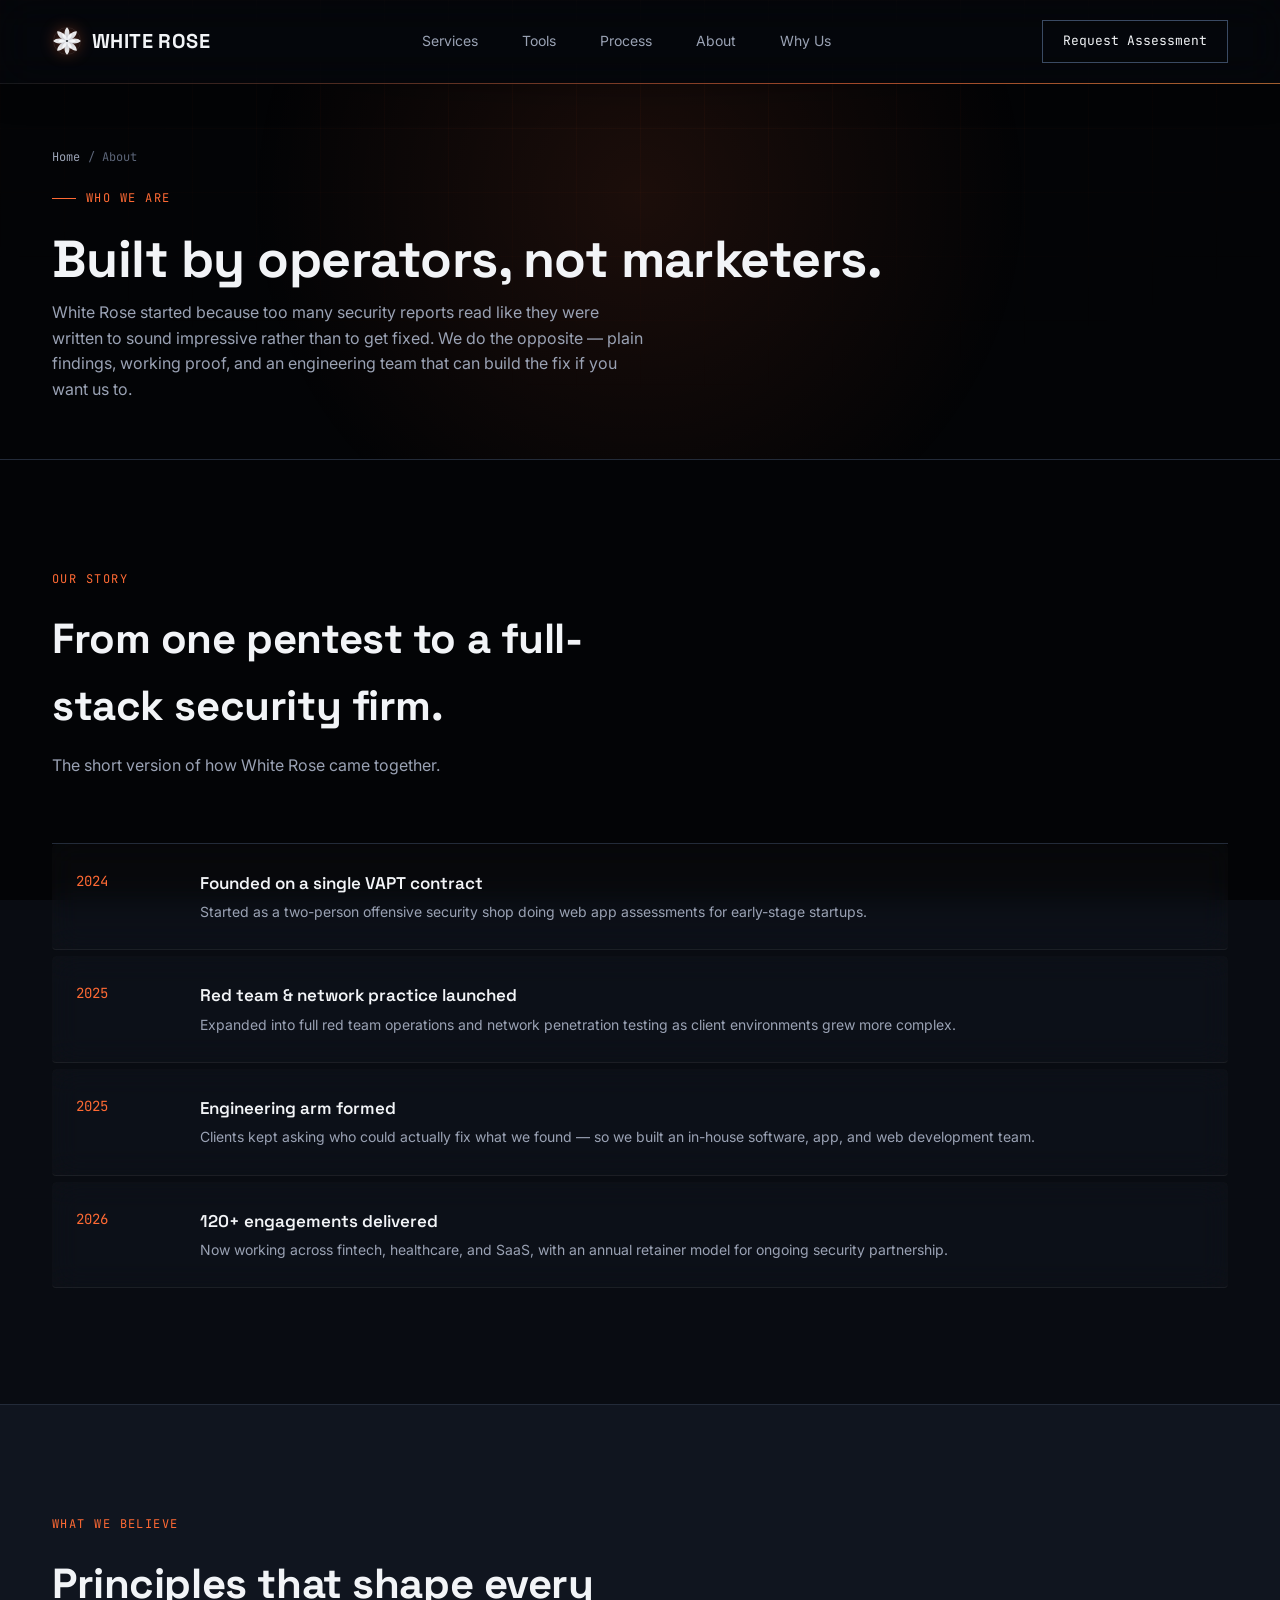
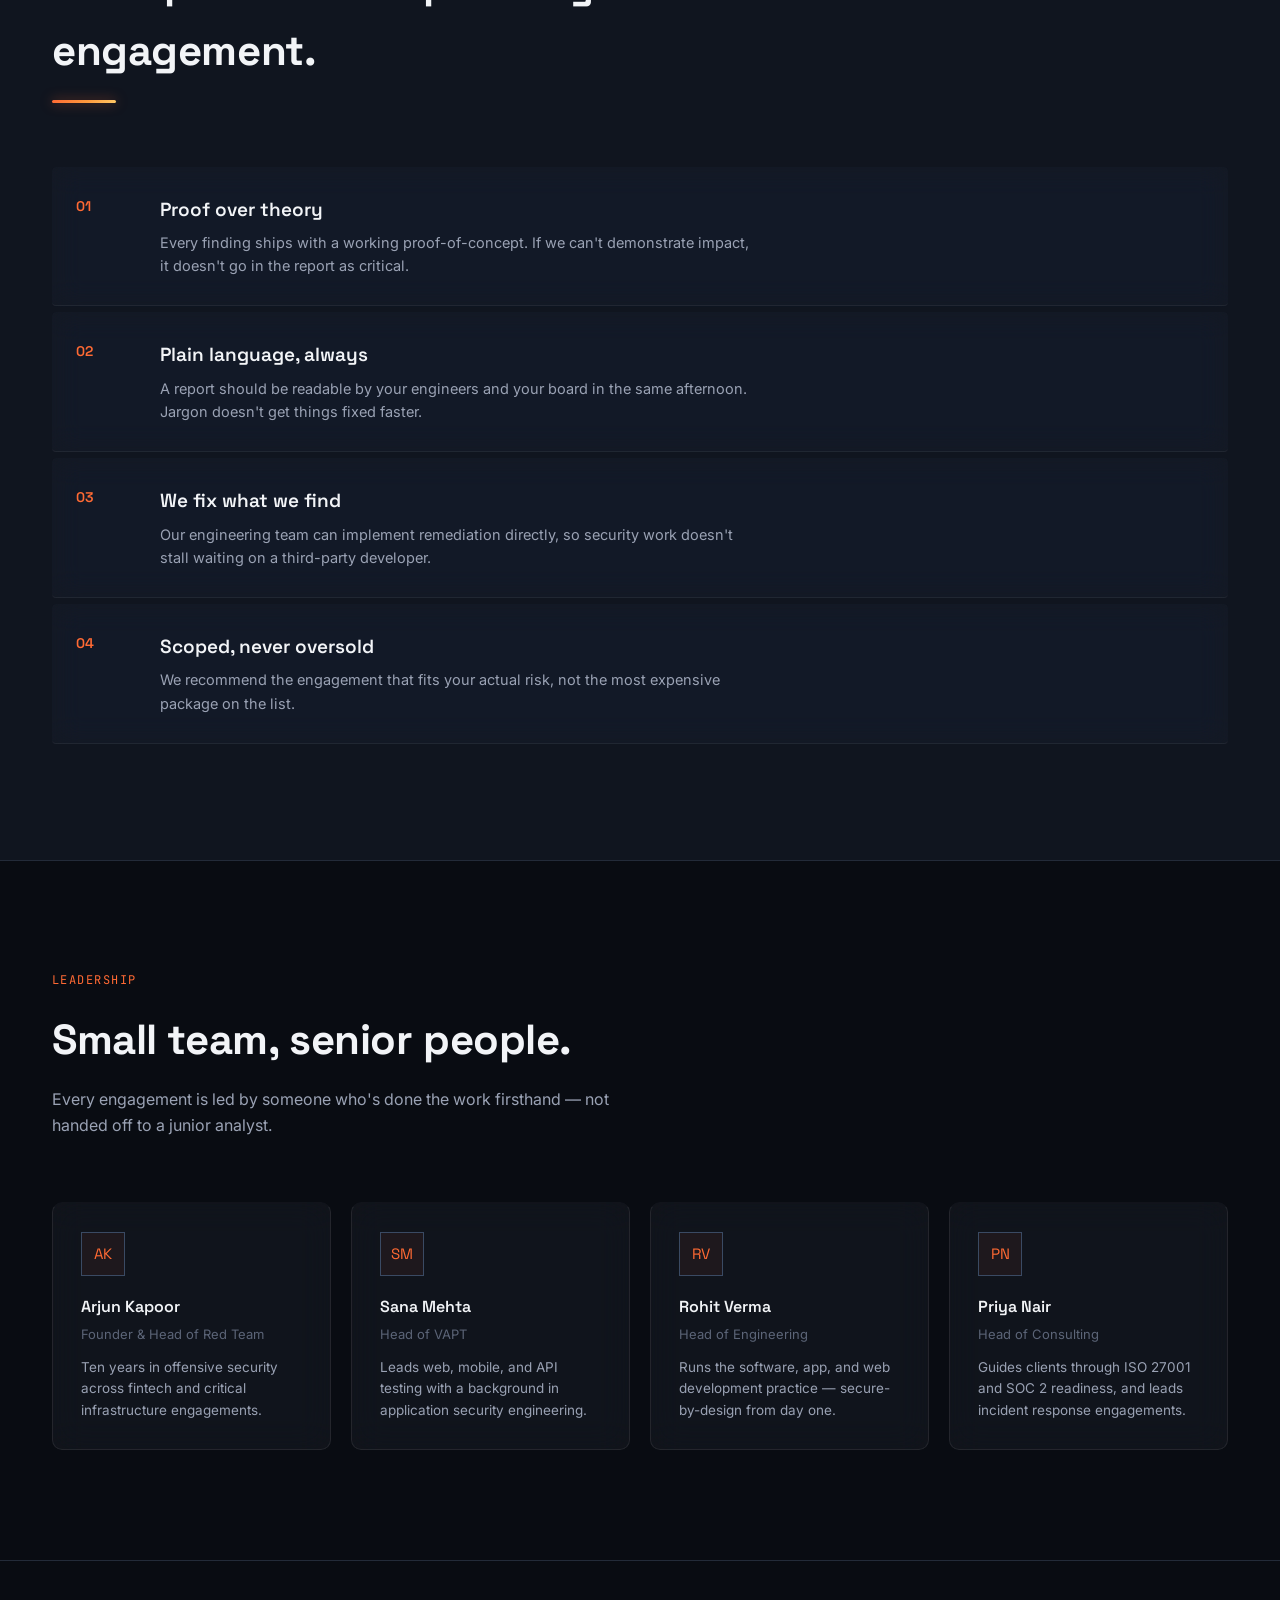
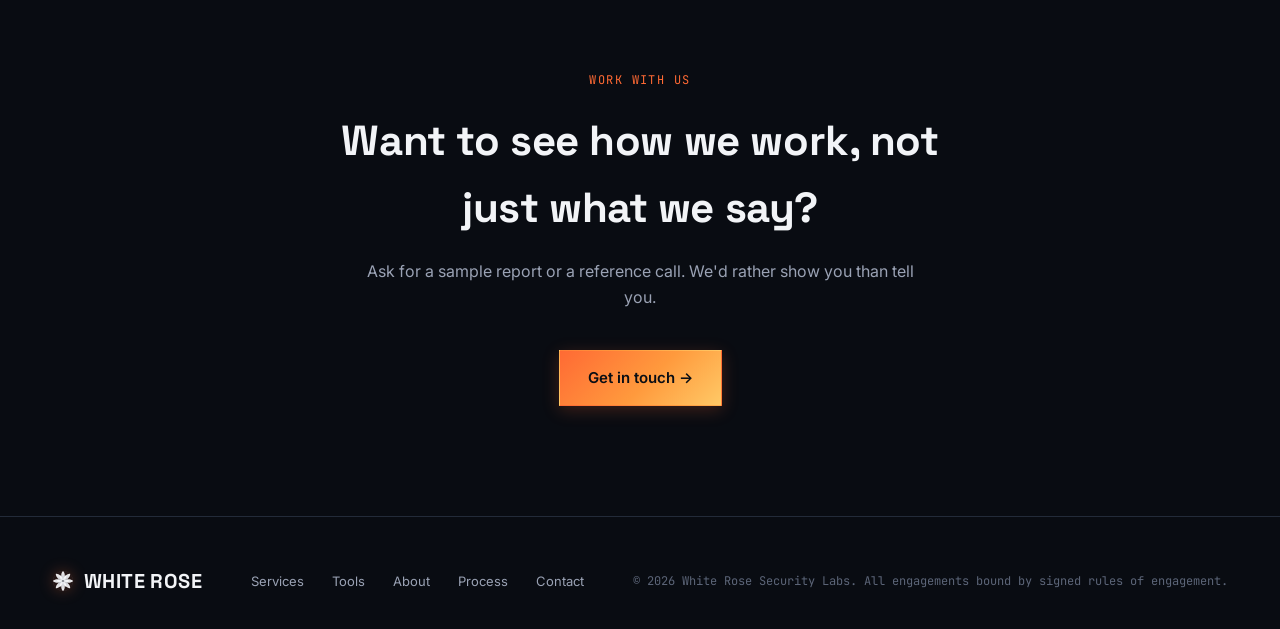
==== about.html @ 43b92396 "Initial deploy: White Rose security site" ====
<!DOCTYPE html>
<html lang="en">
<head>
<meta charset="UTF-8">
<meta name="viewport" content="width=device-width, initial-scale=1.0">
<title>About — WHITE ROSE Security Labs</title>
<link rel="preconnect" href="https://fonts.googleapis.com">
<link rel="preconnect" href="https://fonts.gstatic.com" crossorigin>
<link href="https://fonts.googleapis.com/css2?family=Space+Grotesk:wght@400;500;600;700&family=Inter:wght@400;500;600;700&family=JetBrains+Mono:wght@400;500;600&display=swap" rel="stylesheet">
<link rel="stylesheet" href="style.css">
</head>
<body>

<video class="bg-video" autoplay muted loop playsinline>
  <source src="robot.mp4" type="video/mp4">
</video>
<div class="bg-video-overlay"></div>

<div class="grid-bg"></div>

<header>
  <div class="wrap">
    <nav>
      <a href="index.html" class="logo" title="White Rose Security Labs"><img src="logo.svg" class="logo-mark" alt="White Rose Security Labs" width="30" height="30">WHITE ROSE</a>
      <div class="nav-links nav-mobile-hide">
        <a href="services.html">Services</a>
        <a href="tools.html">Tools</a>
        <a href="index.html#process">Process</a>
        <a href="about.html">About</a>
        <a href="index.html#why">Why Us</a>
      </div>
      <a href="contact.html" class="nav-cta">Request Assessment</a>
    </nav>
  </div>
</header>

<main>
  <section class="page-hero">
    <div class="hero-glow" aria-hidden="true"></div>
    <div class="wrap">
      <div class="breadcrumb" data-depth="10"><a href="index.html">Home</a> / About</div>
      <span class="eyebrow" data-depth="14">Who We Are</span>
      <h1 data-depth="26">Built by operators, not marketers.</h1>
      <p data-depth="18">White Rose started because too many security reports read like they were written to sound impressive rather than to get fixed. We do the opposite — plain findings, working proof, and an engineering team that can build the fix if you want us to.</p>
    </div>
  </section>

  <section>
    <div class="wrap">
      <div class="section-head">
        <span class="section-tag">Our Story</span>
        <h2>From one pentest to a full-stack security firm.</h2>
        <p class="section-desc">The short version of how White Rose came together.</p>
      </div>
      <div class="timeline">
        <div class="t-row">
          <span class="t-year">2024</span>
          <div>
            <h4>Founded on a single VAPT contract</h4>
            <p>Started as a two-person offensive security shop doing web app assessments for early-stage startups.</p>
          </div>
        </div>
        <div class="t-row">
          <span class="t-year">2025</span>
          <div>
            <h4>Red team &amp; network practice launched</h4>
            <p>Expanded into full red team operations and network penetration testing as client environments grew more complex.</p>
          </div>
        </div>
        <div class="t-row">
          <span class="t-year">2025</span>
          <div>
            <h4>Engineering arm formed</h4>
            <p>Clients kept asking who could actually fix what we found — so we built an in-house software, app, and web development team.</p>
          </div>
        </div>
        <div class="t-row">
          <span class="t-year">2026</span>
          <div>
            <h4>120+ engagements delivered</h4>
            <p>Now working across fintech, healthcare, and SaaS, with an annual retainer model for ongoing security partnership.</p>
          </div>
        </div>
      </div>
    </div>
  </section>

  <section class="spotlight">
    <div class="wrap">
      <div class="section-head">
        <span class="section-tag">What We Believe</span>
        <h2>Principles that shape every engagement.</h2>
      </div>
      <div class="value-row">
        <span class="v-num">01</span>
        <div>
          <h4>Proof over theory</h4>
          <p>Every finding ships with a working proof-of-concept. If we can't demonstrate impact, it doesn't go in the report as critical.</p>
        </div>
      </div>
      <div class="value-row">
        <span class="v-num">02</span>
        <div>
          <h4>Plain language, always</h4>
          <p>A report should be readable by your engineers and your board in the same afternoon. Jargon doesn't get things fixed faster.</p>
        </div>
      </div>
      <div class="value-row">
        <span class="v-num">03</span>
        <div>
          <h4>We fix what we find</h4>
          <p>Our engineering team can implement remediation directly, so security work doesn't stall waiting on a third-party developer.</p>
        </div>
      </div>
      <div class="value-row">
        <span class="v-num">04</span>
        <div>
          <h4>Scoped, never oversold</h4>
          <p>We recommend the engagement that fits your actual risk, not the most expensive package on the list.</p>
        </div>
      </div>
    </div>
  </section>

  <section>
    <div class="wrap">
      <div class="section-head">
        <span class="section-tag">Leadership</span>
        <h2>Small team, senior people.</h2>
        <p class="section-desc">Every engagement is led by someone who's done the work firsthand — not handed off to a junior analyst.</p>
      </div>
      <div class="team-grid">
        <div class="team-card">
          <div class="team-avatar">AK</div>
          <h4>Arjun Kapoor</h4>
          <span>Founder &amp; Head of Red Team</span>
          <p>Ten years in offensive security across fintech and critical infrastructure engagements.</p>
        </div>
        <div class="team-card">
          <div class="team-avatar">SM</div>
          <h4>Sana Mehta</h4>
          <span>Head of VAPT</span>
          <p>Leads web, mobile, and API testing with a background in application security engineering.</p>
        </div>
        <div class="team-card">
          <div class="team-avatar">RV</div>
          <h4>Rohit Verma</h4>
          <span>Head of Engineering</span>
          <p>Runs the software, app, and web development practice — secure-by-design from day one.</p>
        </div>
        <div class="team-card">
          <div class="team-avatar">PN</div>
          <h4>Priya Nair</h4>
          <span>Head of Consulting</span>
          <p>Guides clients through ISO 27001 and SOC 2 readiness, and leads incident response engagements.</p>
        </div>
      </div>
    </div>
  </section>

  <section class="cta">
    <div class="wrap">
      <span class="section-tag">Work With Us</span>
      <h2>Want to see how we work, not just what we say?</h2>
      <p class="section-desc">Ask for a sample report or a reference call. We'd rather show you than tell you.</p>
      <a href="contact.html" class="btn-primary">Get in touch →</a>
    </div>
  </section>
</main>

<footer>
  <div class="wrap footer-grid">
    <a href="index.html" class="logo"><img src="logo.svg" class="logo-mark" alt="White Rose Security Labs" width="22" height="22">WHITE ROSE</a>
    <div class="footer-links">
      <a href="services.html">Services</a>
      <a href="tools.html">Tools</a>
      <a href="about.html">About</a>
      <a href="index.html#process">Process</a>
      <a href="contact.html">Contact</a>
    </div>
    <div class="footer-copy">© 2026 White Rose Security Labs. All engagements bound by signed rules of engagement.</div>
  </div>
</footer>

<script src="ui.js" defer></script>

</body>
</html>
---- style.css ----
:root{
    --bg: #090c12;
    --bg-surface: #10151f;
    --bg-surface-2: #171e2b;
    --accent: #ff6a34;
    --accent-2: #ffb547;
    --accent-grad: linear-gradient(135deg, #ff6a34 0%, #ff9a3d 55%, #ffc966 100%);
    --accent-dim: #c94e1f;
    --blue: #4a9eff;
    --text: #f2f4f7;
    --text-muted: #9aa2b4;
    --text-faint: #5c6578;
    --border: #232b39;
    --border-bright: #3a4a63;
    --glass: rgba(16,21,31,0.55);
    --glow: 0 0 32px rgba(255,106,52,0.18);
    --mono: 'JetBrains Mono', monospace;
    --display: 'Space Grotesk', sans-serif;
    --body: 'Inter', sans-serif;
  }

  .reveal{opacity:0; transform:translateY(18px); transition:opacity 0.6s ease, transform 0.6s ease;}
  .reveal-in{opacity:1; transform:translateY(0);}

  *{margin:0;padding:0;box-sizing:border-box;}
  html{scroll-behavior:smooth;}
  body{
    background:var(--bg);
    color:var(--text);
    font-family:var(--body);
    line-height:1.6;
    overflow-x:hidden;
  }
  @media (prefers-reduced-motion: reduce){
    *{animation-duration:0.01ms !important; animation-iteration-count:1 !important; transition-duration:0.01ms !important; scroll-behavior:auto !important;}
  }
  a{color:inherit;text-decoration:none;}
  ::selection{background:var(--accent);color:#0a0e14;}
  :focus-visible{outline:2px solid var(--accent); outline-offset:3px;}

  .wrap{max-width:1240px;margin:0 auto;padding:0 32px;}
  @media (max-width:640px){ .wrap{padding:0 20px;} }

  /* background grid texture */
  /* Full-page background video (robot.mp4) */
  .bg-video{
    position:fixed; top:0; left:0; width:100%; height:100%;
    object-fit:cover; z-index:0; pointer-events:none;
  }
  .bg-video-overlay{
    position:fixed; top:0; left:0; width:100%; height:100%;
    background:rgba(0,0,0,0.65); z-index:0; pointer-events:none;
  }
  .grid-bg{
    position:fixed; inset:0; z-index:0; pointer-events:none;
    background-image:
      linear-gradient(rgba(255,106,52,0.035) 1px, transparent 1px),
      linear-gradient(90deg, rgba(255,106,52,0.035) 1px, transparent 1px);
    background-size:64px 64px;
    mask-image:radial-gradient(ellipse 90% 60% at 50% 0%, black 20%, transparent 75%);
  }

  /* NAV */
  header{
    position:sticky; top:0; z-index:100;
    background:rgba(9,12,18,0.35);
    backdrop-filter:blur(20px) saturate(180%);
    -webkit-backdrop-filter:blur(20px) saturate(180%);
    border-bottom:1px solid rgba(255,255,255,0.07);
    box-shadow:0 8px 32px rgba(0,0,0,0.25);
    transition:background 0.4s ease, box-shadow 0.4s ease;
  }
  header.scrolled{
    background:rgba(9,12,18,0.68);
    box-shadow:0 8px 32px rgba(0,0,0,0.45);
  }
  header::after{
    content:''; position:absolute; left:0; right:0; bottom:-1px; height:1px;
    background:linear-gradient(90deg, transparent, rgba(255,106,52,0.6), rgba(255,181,71,0.6), transparent);
    background-size:200% 100%;
    animation:navShimmer 7s linear infinite;
  }
  @keyframes navShimmer{
    0%{background-position:200% 0;}
    100%{background-position:-200% 0;}
  }
  .nav-links a{position:relative; padding:6px 4px; z-index:1;}
  .nav-links a::before{
    content:''; position:absolute; inset:-8px -12px; z-index:-1;
    background:rgba(255,255,255,0.045); border:1px solid rgba(255,255,255,0.08);
    border-radius:8px; opacity:0; transform:scale(0.92);
    backdrop-filter:blur(8px); transition:all 0.25s ease;
  }
  .nav-links a:hover::before{opacity:1; transform:scale(1);}
  nav{
    display:flex; align-items:center; justify-content:space-between;
    padding:20px 0;
  }
  .logo{
    font-family:var(--display); font-weight:700; font-size:20px;
    letter-spacing:0.02em; display:flex; align-items:center; gap:10px;
  }
  .logo-mark{
    width:30px;height:30px; flex-shrink:0;
    display:block;
    object-fit:contain;
    filter:drop-shadow(0 0 8px rgba(255,106,52,0.45));
    animation:pulseGlow 2.4s ease-in-out infinite;
  }
  @keyframes pulseGlow{
    0%,100%{filter:drop-shadow(0 0 6px rgba(255,106,52,0.35));}
    50%{filter:drop-shadow(0 0 14px rgba(255,181,71,0.6));}
  }
  footer .logo-mark{width:22px; height:22px;}

  .nav-links{display:flex; gap:36px; font-size:14px; color:var(--text-muted);}
  .nav-links a{transition:color 0.2s;}
  .nav-links a:hover{color:var(--text);}
  /* Animated nav link underline (gradient sweep) */
  .nav-links a::after{
    content:''; position:absolute; left:0; bottom:-2px; width:100%; height:2px;
    background:var(--accent-grad);
    transform:scaleX(0); transform-origin:left;
    transition:transform 0.3s cubic-bezier(0.22,1,0.36,1);
  }
  .nav-links a:hover::after{ transform:scaleX(1); }
  .nav-cta:hover{ animation:ctaPulse 0.5s ease; }
  @keyframes ctaPulse{
    0%{transform:scale(1);}
    40%{transform:scale(1.05);}
    100%{transform:scale(1);}
  }
  /* Header entrance animation */
  @keyframes navIn{
    from{opacity:0; transform:translateY(-12px);}
    to{opacity:1; transform:translateY(0);}
  }
  header nav{ animation:navIn 0.7s cubic-bezier(0.22,1,0.36,1) both; }
  .nav-cta{
    font-family:var(--mono); font-size:13px; padding:10px 20px;
    border:1px solid var(--border-bright); color:var(--text);
    transition:all 0.25s ease; white-space:nowrap;
    position:relative; overflow:hidden;
  }
  .nav-cta:hover{
    border-color:transparent; color:#0a0e14; background:var(--accent-grad);
    box-shadow:0 4px 18px rgba(255,106,52,0.35);
  }
  .nav-mobile-hide{display:flex;}
  @media (max-width:860px){ .nav-mobile-hide{display:none;} }

  /* HERO */
  .hero{
    position:relative; z-index:1;
    padding:88px 0 100px;
    perspective:1200px;
  }
  .hero-glow{
    position:absolute; inset:0; pointer-events:none; z-index:0;
    background:radial-gradient(600px circle at 50% 30%, rgba(255,106,52,0.10), transparent 65%);
  }
  .hero [data-depth], .page-hero [data-depth], .spotlight [data-depth]{ will-change:transform; }
  .hero-grid{
    display:grid; grid-template-columns:1.1fr 0.9fr; gap:64px; align-items:center;
  }
  @media (max-width:940px){ .hero-grid{grid-template-columns:1fr; gap:56px;} }

  .eyebrow{
    font-family:var(--mono); font-size:12px; color:var(--accent);
    letter-spacing:0.12em; text-transform:uppercase;
    display:flex; align-items:center; gap:10px; margin-bottom:24px;
  }
  .eyebrow::before{
    content:''; width:24px; height:1px; background:var(--accent);
  }
  h1{
    font-family:var(--display); font-weight:700;
    font-size:clamp(38px, 5.2vw, 64px);
    line-height:1.04; letter-spacing:-0.01em;
    margin-bottom:26px;
  }
  h1 em{
    font-style:normal; color:var(--accent);
    background:var(--accent-grad);
    -webkit-background-clip:text;
    background-clip:text;
    -webkit-text-fill-color:transparent;
  }
  /* Hero headline entrance: staggered rise + light sweep */
  .hero h1{position:relative;}
  .hero h1 > span, .hero h1 em{
    display:inline-block;
    opacity:0; transform:translateY(26px);
    animation:heroRise 0.85s cubic-bezier(0.22,1,0.36,1) forwards;
  }
  .hero h1 > span:nth-child(2){animation-delay:0.12s;}
  .hero h1 em{animation-delay:0.24s;}
  @keyframes heroRise{
    to{opacity:1; transform:translateY(0);}
  }
  .hero h1::after{
    content:''; position:absolute; inset:0; pointer-events:none;
    background:linear-gradient(110deg, transparent 20%, rgba(255,255,255,0.14) 50%, transparent 80%);
    background-size:250% 100%;
    animation:heroShine 4.5s cubic-bezier(0.4,0,0.2,1) 0.8s infinite;
  }
  @keyframes heroShine{
    0%{background-position:180% 0;}
    55%,100%{background-position:-80% 0;}
  }
  .hero-sub{
    font-size:17px; color:var(--text-muted); max-width:520px; margin-bottom:36px;
  }
  .hero-actions{display:flex; gap:14px; flex-wrap:wrap; margin-bottom:48px;}
  .btn-primary{
    font-family:var(--body); font-weight:600; font-size:15px;
    background:var(--accent-grad); color:#0a0e14; padding:15px 28px;
    border:1px solid transparent; transition:all 0.25s ease;
    display:inline-flex; align-items:center; gap:8px;
    box-shadow:0 4px 16px rgba(255,106,52,0.22);
  }
  .btn-primary:hover{
    transform:translateY(-2px);
    box-shadow:0 10px 30px rgba(255,106,52,0.4);
  }
  .btn-secondary{
    font-family:var(--body); font-weight:600; font-size:15px;
    background:rgba(255,255,255,0.04); color:var(--text); padding:15px 28px;
    border:1px solid rgba(255,255,255,0.12); transition:all 0.3s ease;
    backdrop-filter:blur(12px); -webkit-backdrop-filter:blur(12px);
  }
  .btn-secondary:hover{
    border-color:var(--accent); color:var(--accent);
    transform:translateY(-2px);
  }

  .hero-stats{display:flex; gap:40px; flex-wrap:wrap;}
  .hero-stat b{
    display:block; font-family:var(--display); font-size:26px; color:var(--text);
  }
  .hero-stat span{font-size:12px; color:var(--text-faint); letter-spacing:0.03em;}

  /* Terminal panel */
  .scan-panel{
    position:relative;
    background:var(--bg-surface);
    border:1px solid var(--border-bright);
    font-family:var(--mono);
    font-size:13px;
    box-shadow:0 20px 60px -20px rgba(0,0,0,0.5);
  }
  .scan-panel-head{
    display:flex; align-items:center; justify-content:space-between;
    padding:12px 16px; border-bottom:1px solid var(--border);
    background:var(--bg-surface-2);
  }
  .scan-dots{display:flex; gap:6px;}
  .scan-dots span{width:8px;height:8px;border-radius:50%;background:var(--border-bright);}
  .scan-panel-head .label{color:var(--text-faint); font-size:11px; letter-spacing:0.06em;}
  .scan-body{padding:20px; min-height:280px;}
  .scan-line{white-space:pre-wrap; word-break:break-word; opacity:0; animation:fadeIn 0.3s forwards;}
  .scan-line .prompt{color:var(--blue);}
  .scan-line .ok{color:#3ecf8e;}
  .scan-line .warn{color:var(--accent);}
  .scan-line .dim{color:var(--text-faint);}
  @keyframes fadeIn{to{opacity:1;}}
  .cursor{
    display:inline-block; width:7px; height:14px; background:var(--accent);
    vertical-align:middle; animation:blink 1s step-end infinite;
  }
  @keyframes blink{50%{opacity:0;}}
  .scan-panel::before{
    content:''; position:absolute; top:-1px; left:-1px; right:-1px; height:2px;
    background:var(--accent-grad);
  }

  /* TRUST BAR */
  .trust-bar{
    border-top:1px solid var(--border); border-bottom:1px solid var(--border);
    padding:22px 0; position:relative; z-index:1;
  }
  .trust-row{
    display:flex; justify-content:space-between; flex-wrap:wrap; gap:16px;
    font-family:var(--mono); font-size:12px; color:var(--text-faint);
    letter-spacing:0.05em; text-transform:uppercase;
  }

  /* SECTION HEADERS */
  section{position:relative; z-index:1; padding:110px 0;}
  @media (max-width:640px){ section{padding:72px 0;} }
  .section-head{max-width:640px; margin-bottom:64px;}
  .section-tag{
    font-family:var(--mono); font-size:12px; color:var(--accent);
    letter-spacing:0.12em; text-transform:uppercase; margin-bottom:16px;
    display:block;
  }
  h2{
    font-family:var(--display); font-weight:700;
    font-size:clamp(28px, 3.4vw, 42px); letter-spacing:-0.01em; margin-bottom:14px;
  }
  .section-desc{color:var(--text-muted); font-size:16px; max-width:560px;}

  /* SERVICES */
  .services-grid{
    display:grid; grid-template-columns:repeat(3, 1fr); gap:20px;
  }
  @media (max-width:900px){ .services-grid{grid-template-columns:repeat(2,1fr);} }
  @media (max-width:600px){ .services-grid{grid-template-columns:1fr;} }
  .service-card{
    background:rgba(255,255,255,0.035);
    backdrop-filter:blur(16px) saturate(140%);
    -webkit-backdrop-filter:blur(16px) saturate(140%);
    border:1px solid rgba(255,255,255,0.08);
    border-left:2px solid transparent;
    border-radius:10px;
    padding:32px 28px;
    transform-style:preserve-3d;
    transition:background 0.35s ease, box-shadow 0.35s cubic-bezier(0.22,1,0.36,1), transform 0.35s cubic-bezier(0.22,1,0.36,1), border-color 0.3s;
    position:relative;
  }
  .service-card > *{ transform:translateZ(18px); }
  .service-card:hover{
    background:rgba(255,255,255,0.065);
    border-left:2px solid var(--accent);
    border-color:rgba(255,255,255,0.14);
    box-shadow:inset 0 1px 0 rgba(255,255,255,0.06), 0 20px 44px -18px rgba(0,0,0,0.7), var(--glow);
    transform:translateY(-5px);
  }
  .service-index{
    font-family:var(--mono); font-size:11px; color:var(--text-faint);
    margin-bottom:22px; display:block;
  }
  .service-card h3{
    font-family:var(--display); font-size:19px; font-weight:600; margin-bottom:10px;
  }
  .service-card p{color:var(--text-muted); font-size:14px; line-height:1.65;}
  .service-card .tag{
    display:inline-block; margin-top:16px; font-family:var(--mono); font-size:11px;
    color:var(--blue); letter-spacing:0.04em;
  }
  .service-card.offense .service-index{color:var(--accent);}
  .service-card.build .tag{color:#3ecf8e;}

  /* ---- Animated visuals inside BUILD service cards ---- */
  .svc-visual{
    height:96px; margin-bottom:20px; border-radius:8px;
    display:flex; align-items:center; justify-content:center;
    overflow:hidden; position:relative;
  }
  .service-card.build .svc-visual{
    background:rgba(62,207,142,0.05);
    border:1px solid rgba(62,207,142,0.18);
  }

  /* 05 — typing code window */
  .code-visual{display:block; padding:0;}
  .cv-head{
    display:flex; align-items:center; gap:5px;
    padding:7px 12px; background:rgba(62,207,142,0.08);
    border-bottom:1px solid rgba(62,207,142,0.15);
  }
  .cv-head span{width:7px; height:7px; border-radius:50%; background:var(--border-bright);}
  .cv-head span:nth-child(1){background:#ff5f57;}
  .cv-head span:nth-child(2){background:#febc2e;}
  .cv-head span:nth-child(3){background:#28c840;}
  .cv-head em{
    font-family:var(--mono); font-style:normal; font-size:10px;
    color:var(--text-faint); margin-left:auto; letter-spacing:0.04em;
  }
  .cv-body{padding:10px 12px 12px; font-family:var(--mono); font-size:11px; line-height:1.7;}
  .cv-line{opacity:0; animation:cvTyping 0.9s cubic-bezier(0.22,1,0.36,1) forwards;}
  .cv-line:nth-child(1){animation-delay:0.2s;}
  .cv-line:nth-child(2){animation-delay:0.8s;}
  .cv-line:nth-child(3){animation-delay:1.4s;}
  .cv-line:nth-child(4){animation-delay:2.0s;}
  @keyframes cvTyping{
    0%{opacity:0; transform:translateX(-8px);}
    100%{opacity:1; transform:translateX(0);}
  }
  .cv-line .c-key{color:#ff7b72; font-weight:500;}
  .cv-line .c-fn{color:#d2a8ff; font-weight:500;}
  .cv-line .c-str{color:#a5d6ff; font-weight:500;}
  .cv-cursor{
    display:inline-block; width:6px; height:12px; margin-left:2px;
    background:#3ecf8e; vertical-align:text-bottom;
    animation:cvBlink 1s step-end infinite;
  }
  @keyframes cvBlink{50%{opacity:0;}}

  /* 06 — browser mockup with loading bar */
  .wv-screen{
    width:150px; border:1px solid rgba(62,207,142,0.25);
    border-radius:6px; overflow:hidden; background:rgba(9,12,18,0.4);
  }
  .wv-bar{
    display:flex; align-items:center; gap:4px; padding:5px 8px;
    background:rgba(62,207,142,0.08); border-bottom:1px solid rgba(62,207,142,0.15);
  }
  .wv-bar span{width:6px; height:6px; border-radius:50%; background:var(--border-bright);}
  .wv-bar em{
    font-family:var(--mono); font-style:normal; font-size:9px;
    color:var(--text-faint); margin-left:auto; letter-spacing:0.03em;
  }
  .wv-body{padding:10px 8px 12px; display:flex; flex-direction:column; gap:10px;}
  .wv-load{
    height:4px; border-radius:4px; background:rgba(62,207,142,0.15); overflow:hidden;
  }
  .wv-load i{
    display:block; height:100%; width:40%; border-radius:4px;
    background:linear-gradient(90deg, #3ecf8e, #a5f3c9);
    animation:wvLoad 1.6s cubic-bezier(0.4,0,0.2,1) infinite;
  }
  @keyframes wvLoad{
    0%{transform:translateX(-110%);}
    100%{transform:translateX(280%);}
  }
  .wv-cards{display:flex; gap:6px;}
  .wv-cards i{
    flex:1; height:26px; border-radius:3px;
    background:rgba(62,207,142,0.12);
    border:1px solid rgba(62,207,142,0.12);
    animation:wvCards 2.4s ease-in-out infinite;
  }
  .wv-cards i:nth-child(2){animation-delay:0.3s;}
  .wv-cards i:nth-child(3){animation-delay:0.6s;}
  @keyframes wvCards{
    0%,100%{transform:translateY(0); opacity:0.7;}
    50%{transform:translateY(-3px); opacity:1;}
  }

  /* 07 — spinning mini 3D cube */
  .cube-visual{perspective:600px;}
  .mini-cube{
    width:52px; height:52px; position:relative;
    transform-style:preserve-3d;
    animation:miniSpin 8s linear infinite;
  }
  @keyframes miniSpin{
    from{transform:rotateX(-20deg) rotateY(0deg);}
    to{transform:rotateX(-20deg) rotateY(360deg);}
  }
  .mini-face{
    position:absolute; width:52px; height:52px;
    display:flex; align-items:center; justify-content:center;
    font-family:var(--mono); font-size:10px; letter-spacing:0.06em;
    color:#a5f3c9;
    border:1px solid rgba(62,207,142,0.5);
    background:linear-gradient(160deg, rgba(62,207,142,0.12), rgba(74,158,255,0.06));
    box-shadow:0 0 12px rgba(62,207,142,0.15);
  }
  .mf-front{transform:translateZ(26px);}
  .mf-back{transform:rotateY(180deg) translateZ(26px);}
  .mf-right{transform:rotateY(90deg) translateZ(26px);}
  .mf-left{transform:rotateY(-90deg) translateZ(26px);}
  .mf-top{transform:rotateX(90deg) translateZ(26px);}
  .mf-bottom{transform:rotateX(-90deg) translateZ(26px);}

  /* PROCESS */
  .process-list{border-top:1px solid var(--border);}
  .process-item{
    display:grid; grid-template-columns:80px 1fr 1.4fr; gap:32px;
    padding:32px 24px; margin-bottom:8px; border-radius:4px;
    border-bottom:1px solid rgba(255,255,255,0.06);
    background:rgba(255,255,255,0.02);
    backdrop-filter:blur(14px) saturate(140%);
    -webkit-backdrop-filter:blur(14px) saturate(140%);
    align-items:start; transition:background 0.3s, transform 0.3s;
  }
  .process-item:hover{background:rgba(255,255,255,0.055); transform:translateX(4px);}
  @media (max-width:760px){ .process-item{grid-template-columns:50px 1fr; } .process-item .process-desc{grid-column:2;} }
  .process-num{
    font-family:var(--display); font-size:15px; color:var(--accent); font-weight:600;
  }
  .process-item h4{font-family:var(--display); font-size:20px; font-weight:600;}
  .process-desc{color:var(--text-muted); font-size:15px;}

  /* BUILD / SOFTWARE SPOTLIGHT */
  .spotlight{
    background:var(--bg-surface); border-top:1px solid var(--border); border-bottom:1px solid var(--border);
    position:relative;
  }
  .spotlight .hero-glow{opacity:0.9;}
  .spotlight-grid{display:grid; grid-template-columns:1fr 1fr; gap:64px; align-items:center; position:relative; z-index:1;}
  @media (max-width:900px){ .spotlight-grid{grid-template-columns:1fr;} }
  /* 3D perspective so the tilting heading actually turns toward the cursor */
  .spotlight-grid > div:first-child{perspective:900px;}

  /* Animated underline bar under the spotlight heading (grows in on scroll) */
  .spotlight h2{position:relative; padding-bottom:18px;}
  .spotlight h2::after{
    content:''; position:absolute; left:0; bottom:0; width:64px; height:3px;
    background:var(--accent-grad); border-radius:2px;
    transform:scaleX(0); transform-origin:left;
    transition:transform 0.9s cubic-bezier(0.22,1,0.36,1) 0.25s;
    box-shadow:0 0 12px rgba(255,106,52,0.5);
  }
  .spotlight h2.reveal-in::after{transform:scaleX(1);}

  .spotlight-list{list-style:none; margin-top:28px;}
  .spotlight-list li{
    display:flex; align-items:flex-start; gap:14px; padding:16px 12px; margin:0 -12px;
    border-top:1px solid var(--border); border-radius:6px;
    font-size:15px; color:var(--text-muted); position:relative;
    transition:background 0.3s ease, transform 0.35s cubic-bezier(0.22,1,0.36,1), padding 0.3s ease;
  }
  .spotlight-list li:last-child{border-bottom:1px solid var(--border);}
  .spotlight-list li b{color:var(--text); font-weight:600; min-width:168px; flex-shrink:0;}
  .spotlight-list li b{font-family:var(--display); font-size:15px;}

  /* Numbered badges (01-04) from data-n */
  .spotlight-list li::before{
    content:attr(data-n);
    font-family:var(--mono); font-size:11px; letter-spacing:0.06em;
    color:var(--accent); flex-shrink:0;
    border:1px solid rgba(255,106,52,0.4); border-radius:4px;
    padding:3px 7px; margin-top:2px; line-height:1;
    transition:all 0.3s ease;
  }
  .spotlight-list li:hover{background:rgba(255,106,52,0.05); transform:translateX(8px);}
  .spotlight-list li:hover::before{
    background:var(--accent-grad); color:#0a0e14; border-color:transparent;
    box-shadow:0 0 14px rgba(255,106,52,0.45);
  }
  .spotlight-list li span{line-height:1.55;}

  /* Staggered entrance: each row slides in from the left with its own delay */
  .spotlight-list li.reveal{opacity:0; transform:translateX(-20px);}
  .spotlight-list li.reveal-in{opacity:1; transform:translateX(0); transition-delay:0s;}
  .spotlight-list li:nth-child(1){transition-delay:0.05s;}
  .spotlight-list li:nth-child(2){transition-delay:0.15s;}
  .spotlight-list li:nth-child(3){transition-delay:0.25s;}
  .spotlight-list li:nth-child(4){transition-delay:0.35s;}

  .cube-wrap{
    display:flex; align-items:center; justify-content:center; perspective:900px; height:340px;
    position:relative;
  }
  .cube-wrap::before{
    content:''; position:absolute; top:50%; left:50%; width:280px; height:280px;
    border-radius:50%; pointer-events:none;
    background:radial-gradient(circle, rgba(255,106,52,0.16), rgba(74,158,255,0.05) 55%, transparent 70%);
    animation:cubeGlow 4s ease-in-out infinite;
  }
  @keyframes cubeGlow{
    0%,100%{ transform:translate(-50%,-50%) scale(1); opacity:0.65;}
    50%{ transform:translate(-50%,-50%) scale(1.18); opacity:1;}
  }
  /* Floating wrapper (mouse-tilted by ui.js) — gentle bob keeps it alive */
  .cube-tilt{
    width:150px; height:150px; position:relative;
    transform-style:preserve-3d;
    animation:cubeFloat 5s ease-in-out infinite;
  }
  @keyframes cubeFloat{
    0%,100%{transform:translateY(-10px);}
    50%{transform:translateY(10px);}
  }
  /* Tumbling spin: wobbles on X while turning on Y — much livelier */
  .cube{
    width:150px; height:150px; position:relative; transform-style:preserve-3d;
    animation:spin 14s linear infinite;
  }
  @keyframes spin{
    0%{transform:rotateX(-18deg) rotateY(0deg);}
    50%{transform:rotateX(18deg) rotateY(180deg);}
    100%{transform:rotateX(-18deg) rotateY(360deg);}
  }
  .cube-face{
    position:absolute; width:150px; height:150px;
    border:1px solid var(--border-bright);
    background:linear-gradient(160deg, rgba(255,106,52,0.08), rgba(74,158,255,0.05));
    display:flex; align-items:center; justify-content:center;
    font-family:var(--mono); font-size:11px; color:var(--text-faint); letter-spacing:0.08em;
    animation:facePulse 3.6s ease-in-out infinite;
  }
  @keyframes facePulse{
    0%,100%{box-shadow:0 0 14px rgba(255,106,52,0.12); border-color:var(--border-bright);}
    50%{box-shadow:0 0 34px rgba(255,106,52,0.42); border-color:rgba(255,106,52,0.55);}
  }
  .cf-front{transform:translateZ(75px);}
  .cf-back{transform:rotateY(180deg) translateZ(75px);}
  .cf-right{transform:rotateY(90deg) translateZ(75px);}
  .cf-left{transform:rotateY(-90deg) translateZ(75px);}
  .cf-top{transform:rotateX(90deg) translateZ(75px);}
  .cf-bottom{transform:rotateX(-90deg) translateZ(75px);}

  /* WHY US */
  .why-grid{display:grid; grid-template-columns:repeat(4,1fr); gap:20px;}
  @media (max-width:900px){ .why-grid{grid-template-columns:repeat(2,1fr);} }
  @media (max-width:520px){ .why-grid{grid-template-columns:1fr;} }
  .why-card{
    background:rgba(255,255,255,0.035);
    backdrop-filter:blur(16px) saturate(140%);
    -webkit-backdrop-filter:blur(16px) saturate(140%);
    border:1px solid rgba(255,255,255,0.08);
    border-top:2px solid transparent;
    border-radius:10px;
    padding:28px; 
    transition:background 0.35s ease, box-shadow 0.35s cubic-bezier(0.22,1,0.36,1), transform 0.35s cubic-bezier(0.22,1,0.36,1), border-color 0.3s;
  }
  .why-card:hover{
    background:rgba(255,255,255,0.065);
    border-top:2px solid var(--accent);
    border-color:rgba(255,255,255,0.14);
    box-shadow:0 20px 44px -18px rgba(0,0,0,0.7), var(--glow);
    transform:translateY(-5px);
  }
  .why-card b{
    display:block; font-family:var(--display); font-size:32px;
    background:var(--accent-grad); -webkit-background-clip:text; background-clip:text; -webkit-text-fill-color:transparent;
    margin-bottom:8px;
  }
  .why-card span{font-size:13px; color:var(--text-muted); line-height:1.5; display:block;}

  /* CTA */
  .cta{
    text-align:center; border-top:1px solid var(--border);
  }
  .cta h2{max-width:680px; margin:0 auto 18px;}
  .cta .section-desc{margin:0 auto 40px;}
  .cta-form{
    max-width:520px; margin:0 auto; display:flex; gap:10px; flex-wrap:wrap; justify-content:center;
  }
  .cta-form input{
    flex:1; min-width:220px; background:rgba(255,255,255,0.03); border:1px solid rgba(255,255,255,0.1);
    color:var(--text); padding:14px 16px; font-family:var(--body); font-size:14px;
    backdrop-filter:blur(12px); -webkit-backdrop-filter:blur(12px);
    transition:all 0.3s ease;
  }
  .cta-form input:focus{
    border-color:var(--accent); outline:none; background:rgba(255,255,255,0.06);
    box-shadow:0 0 0 4px rgba(255,106,52,0.15), 0 0 26px rgba(255,106,52,0.18);
  }
  .cta-note{font-family:var(--mono); font-size:12px; color:var(--text-faint); margin-top:18px;}

  /* FOOTER */
  footer{border-top:1px solid var(--border); padding:48px 0 32px; position:relative; z-index:1;}
  .footer-grid{display:flex; justify-content:space-between; align-items:center; flex-wrap:wrap; gap:20px;}
  .footer-links{display:flex; gap:28px; font-size:13px; color:var(--text-muted);}
  .footer-links a:hover{color:var(--text);}
  .footer-copy{font-family:var(--mono); font-size:12px; color:var(--text-faint);}

/* ===== Shared subpage components ===== */
.page-hero{
  padding:64px 0 56px; border-bottom:1px solid var(--border); position:relative; z-index:1;
  perspective:1200px;
}
.breadcrumb{
  font-family:var(--mono); font-size:12px; color:var(--text-faint);
  display:flex; align-items:center; gap:8px; margin-bottom:22px;
}
.breadcrumb a{color:var(--text-muted); transition:color 0.2s;}
.breadcrumb a:hover{color:var(--accent);}
.page-hero h1{font-size:clamp(32px,4.4vw,52px); margin-bottom:14px;}
.page-hero p{color:var(--text-muted); font-size:16px; max-width:600px;}

/* Service detail rows */
.detail-list{border-top:1px solid var(--border);}
.detail-row{
  padding:56px 32px; margin-bottom:8px; border-radius:4px;
  border-bottom:1px solid rgba(255,255,255,0.06);
  background:rgba(255,255,255,0.02);
  backdrop-filter:blur(14px) saturate(140%);
  -webkit-backdrop-filter:blur(14px) saturate(140%);
  display:grid; grid-template-columns:280px 1fr; gap:48px;
  transition:background 0.3s;
}
.detail-row:hover{background:rgba(255,255,255,0.05);}
@media (max-width:820px){ .detail-row{grid-template-columns:1fr; gap:20px;} }
.detail-row .d-head{}
.detail-row .service-index{margin-bottom:14px;}
.detail-row h3{font-family:var(--display); font-size:26px; font-weight:600; margin-bottom:10px;}
.detail-row .d-cat{font-family:var(--mono); font-size:12px; color:var(--blue); letter-spacing:0.06em; text-transform:uppercase;}
.detail-row p.d-desc{color:var(--text-muted); font-size:15.5px; max-width:640px; margin-bottom:24px;}
.d-cols{display:grid; grid-template-columns:1fr 1fr; gap:32px;}
@media (max-width:560px){ .d-cols{grid-template-columns:1fr;} }
.d-cols h5{
  font-family:var(--mono); font-size:11px; color:var(--text-faint);
  letter-spacing:0.08em; text-transform:uppercase; margin-bottom:12px;
}
.d-cols ul{list-style:none;}
.d-cols li{
  font-size:14px; color:var(--text-muted); padding:8px 0 8px 18px; position:relative;
}
.d-cols li::before{
  content:''; position:absolute; left:0; top:15px; width:6px; height:1px; background:var(--accent);
}

/* Team / values grid */
.team-grid{display:grid; grid-template-columns:repeat(4,1fr); gap:20px;}
@media (max-width:900px){ .team-grid{grid-template-columns:repeat(2,1fr);} }
@media (max-width:520px){ .team-grid{grid-template-columns:1fr;} }
.team-card{
  background:rgba(255,255,255,0.035);
  backdrop-filter:blur(16px) saturate(140%);
  -webkit-backdrop-filter:blur(16px) saturate(140%);
  border:1px solid rgba(255,255,255,0.08);
  border-top:2px solid transparent;
  border-radius:10px;
  padding:28px;
  transition:background 0.35s ease, box-shadow 0.35s cubic-bezier(0.22,1,0.36,1), transform 0.35s cubic-bezier(0.22,1,0.36,1), border-color 0.3s;
}
.team-card:hover{
  background:rgba(255,255,255,0.065);
  border-top:2px solid var(--accent);
  border-color:rgba(255,255,255,0.14);
  box-shadow:0 20px 44px -18px rgba(0,0,0,0.7), var(--glow);
  transform:translateY(-5px);
}
.team-avatar{
  width:44px; height:44px; border:1px solid var(--border-bright);
  display:flex; align-items:center; justify-content:center;
  font-family:var(--display); font-size:15px; color:var(--accent); margin-bottom:18px;
  background:rgba(255,106,52,0.06);
}
.team-card h4{font-family:var(--display); font-size:16px; font-weight:600; margin-bottom:4px;}
.team-card span{font-size:13px; color:var(--text-faint); display:block; margin-bottom:12px;}
.team-card p{font-size:13.5px; color:var(--text-muted); line-height:1.6;}

.value-row{
  display:grid; grid-template-columns:60px 1fr; gap:24px; padding:28px 24px; margin-bottom:6px;
  background:rgba(255,255,255,0.02);
  backdrop-filter:blur(14px) saturate(140%);
  -webkit-backdrop-filter:blur(14px) saturate(140%);
  border-bottom:1px solid rgba(255,255,255,0.06); border-radius:4px;
  transition:background 0.3s;
}
.value-row:hover{background:rgba(255,255,255,0.05);}
.value-row:first-child{border-top:1px solid rgba(255,255,255,0.06);}
.value-row .v-num{font-family:var(--display); color:var(--accent); font-size:14px; font-weight:600;}
.value-row h4{font-family:var(--display); font-size:19px; font-weight:600; margin-bottom:6px;}
.value-row p{font-size:14.5px; color:var(--text-muted); max-width:600px;}

/* Timeline (about) */
.timeline{border-top:1px solid var(--border);}
.t-row{
  display:grid; grid-template-columns:100px 1fr; gap:24px; padding:26px 24px; margin-bottom:6px;
  background:rgba(255,255,255,0.02);
  backdrop-filter:blur(14px) saturate(140%);
  -webkit-backdrop-filter:blur(14px) saturate(140%);
  border-bottom:1px solid rgba(255,255,255,0.06); border-radius:4px;
  transition:background 0.3s;
}
.t-row:hover{background:rgba(255,255,255,0.05);}
.t-row .t-year{font-family:var(--mono); color:var(--accent); font-size:14px;}
.t-row h4{font-family:var(--display); font-size:17px; font-weight:600; margin-bottom:4px;}
.t-row p{font-size:14px; color:var(--text-muted);}

/* ===== Tools page ===== */
.toolbar{
  display:flex; gap:14px; flex-wrap:wrap; align-items:center;
  margin-bottom:40px;
}
.toolbar input[type=text], .toolbar select{
  background:rgba(255,255,255,0.03); border:1px solid rgba(255,255,255,0.1);
  color:var(--text); padding:12px 14px; font-family:var(--body); font-size:14px;
  backdrop-filter:blur(12px); -webkit-backdrop-filter:blur(12px);
  transition:all 0.3s ease;
}
.toolbar input[type=text]{flex:1; min-width:200px;}
.toolbar select{min-width:170px;}
.toolbar input:focus, .toolbar select:focus{
  border-color:var(--accent); outline:none;
  box-shadow:0 0 0 4px rgba(255,106,52,0.15);
}
.toolbar-pills{display:flex; gap:8px;}
.pill{
  font-family:var(--mono); font-size:12px; letter-spacing:0.04em;
  padding:10px 18px; cursor:pointer;
  background:rgba(255,255,255,0.03); color:var(--text-muted);
  border:1px solid rgba(255,255,255,0.1);
  transition:all 0.25s ease;
}
.pill:hover{color:var(--text); border-color:var(--border-bright);}
.pill.active{
  background:var(--accent-grad); color:#0a0e14; border-color:transparent;
  box-shadow:0 4px 16px rgba(255,106,52,0.25);
}

.purchase-banner{
  border:1px solid rgba(255,255,255,0.12);
  padding:18px 22px; margin-bottom:36px; font-size:15px;
  backdrop-filter:blur(14px); -webkit-backdrop-filter:blur(14px);
}
.purchase-banner.ok{
  background:rgba(62,207,142,0.08); border-color:rgba(62,207,142,0.4); color:#a9f0cd;
}
.purchase-banner.err{
  background:rgba(255,106,52,0.08); border-color:rgba(255,106,52,0.4); color:#ffc2a8;
}
.purchase-banner a{color:var(--text); text-decoration:underline;}

.tools-grid{
  display:grid; grid-template-columns:repeat(3, 1fr); gap:20px;
}
@media (max-width:980px){ .tools-grid{grid-template-columns:repeat(2,1fr);} }
@media (max-width:640px){ .tools-grid{grid-template-columns:1fr;} }
.tool-card{
  background:rgba(255,255,255,0.035);
  backdrop-filter:blur(16px) saturate(140%);
  -webkit-backdrop-filter:blur(16px) saturate(140%);
  border:1px solid rgba(255,255,255,0.08);
  border-radius:10px;
  padding:26px 26px 24px;
  display:flex; flex-direction:column;
  transition:background 0.35s ease, box-shadow 0.35s cubic-bezier(0.22,1,0.36,1), transform 0.35s cubic-bezier(0.22,1,0.36,1), border-color 0.3s;
}
.tool-card:hover{
  background:rgba(255,255,255,0.065);
  border-color:rgba(255,255,255,0.14);
  box-shadow:0 20px 44px -18px rgba(0,0,0,0.7), var(--glow);
  transform:translateY(-5px);
}
.tool-head{display:flex; justify-content:space-between; align-items:center; margin-bottom:14px;}
.tool-cat{
  font-family:var(--mono); font-size:11px; color:var(--blue); letter-spacing:0.06em;
  text-transform:uppercase;
}
.tool-featured{
  font-family:var(--mono); font-size:10px; color:var(--accent); letter-spacing:0.08em;
  border:1px solid rgba(255,106,52,0.45); padding:3px 8px; border-radius:20px;
}
.tool-card h3{
  font-family:var(--display); font-size:19px; font-weight:600; margin-bottom:10px;
}
.tool-ver{
  font-family:var(--mono); font-size:12px; color:var(--text-faint); font-weight:400;
}
.tool-desc{color:var(--text-muted); font-size:14px; line-height:1.65; flex-grow:1;}
.tool-tags{display:flex; gap:6px; flex-wrap:wrap; margin:16px 0 14px;}
.tool-tags span{
  font-family:var(--mono); font-size:11px; color:var(--text-faint);
  border:1px solid rgba(255,255,255,0.08); padding:3px 9px; border-radius:20px;
}
.tool-meta{
  display:flex; justify-content:space-between; align-items:center;
  font-family:var(--mono); font-size:11px; color:var(--text-faint);
  border-top:1px solid rgba(255,255,255,0.06); padding-top:12px; margin-bottom:16px;
}
.tool-foot{display:flex; justify-content:space-between; align-items:center; gap:12px;}
.tool-price{
  font-family:var(--display); font-size:20px; font-weight:700;
  background:var(--accent-grad); -webkit-background-clip:text; background-clip:text;
  -webkit-text-fill-color:transparent;
}
.tool-price.free{
  background:none; -webkit-text-fill-color:#3ecf8e; font-size:16px; letter-spacing:0.08em;
}
.tool-btn{padding:11px 18px; font-size:14px;}

/* Contact page */
.contact-grid{display:grid; grid-template-columns:1fr 1fr; gap:64px;}
@media (max-width:900px){ .contact-grid{grid-template-columns:1fr; gap:48px;} }
.contact-form-full{display:flex; flex-direction:column; gap:14px;}
.contact-form-full label{
  font-family:var(--mono); font-size:11px; color:var(--text-faint);
  letter-spacing:0.06em; text-transform:uppercase; margin-bottom:6px; display:block;
}
.contact-form-full input, .contact-form-full select, .contact-form-full textarea{
  width:100%; background:rgba(255,255,255,0.03); border:1px solid rgba(255,255,255,0.1);
  color:var(--text); padding:13px 14px; font-family:var(--body); font-size:14px;
  backdrop-filter:blur(12px); -webkit-backdrop-filter:blur(12px);
  transition:all 0.3s ease;
}
.contact-form-full textarea{resize:vertical; min-height:120px;}
.contact-form-full input:focus, .contact-form-full select:focus, .contact-form-full textarea:focus{
  border-color:var(--accent); outline:none; background:rgba(255,255,255,0.06);
  box-shadow:0 0 0 4px rgba(255,106,52,0.15), 0 0 26px rgba(255,106,52,0.18);
}
.field{margin-bottom:4px;}
.info-card{
  border:1px solid var(--border); padding:24px; margin-bottom:1px; background:var(--bg-surface);
  border-radius:10px;
  transition:border-color 0.3s, box-shadow 0.35s cubic-bezier(0.22,1,0.36,1), transform 0.35s cubic-bezier(0.22,1,0.36,1);
}
.info-card:hover{
  border-color:var(--border-bright);
  box-shadow:0 16px 36px -16px rgba(0,0,0,0.6), var(--glow);
  transform:translateY(-4px);
}
.info-card h5{
  font-family:var(--mono); font-size:11px; color:var(--accent); letter-spacing:0.06em;
  text-transform:uppercase; margin-bottom:10px;
}
.info-card p, .info-card a{font-size:14.5px; color:var(--text-muted); display:block;}
.info-card a:hover{color:var(--text);}
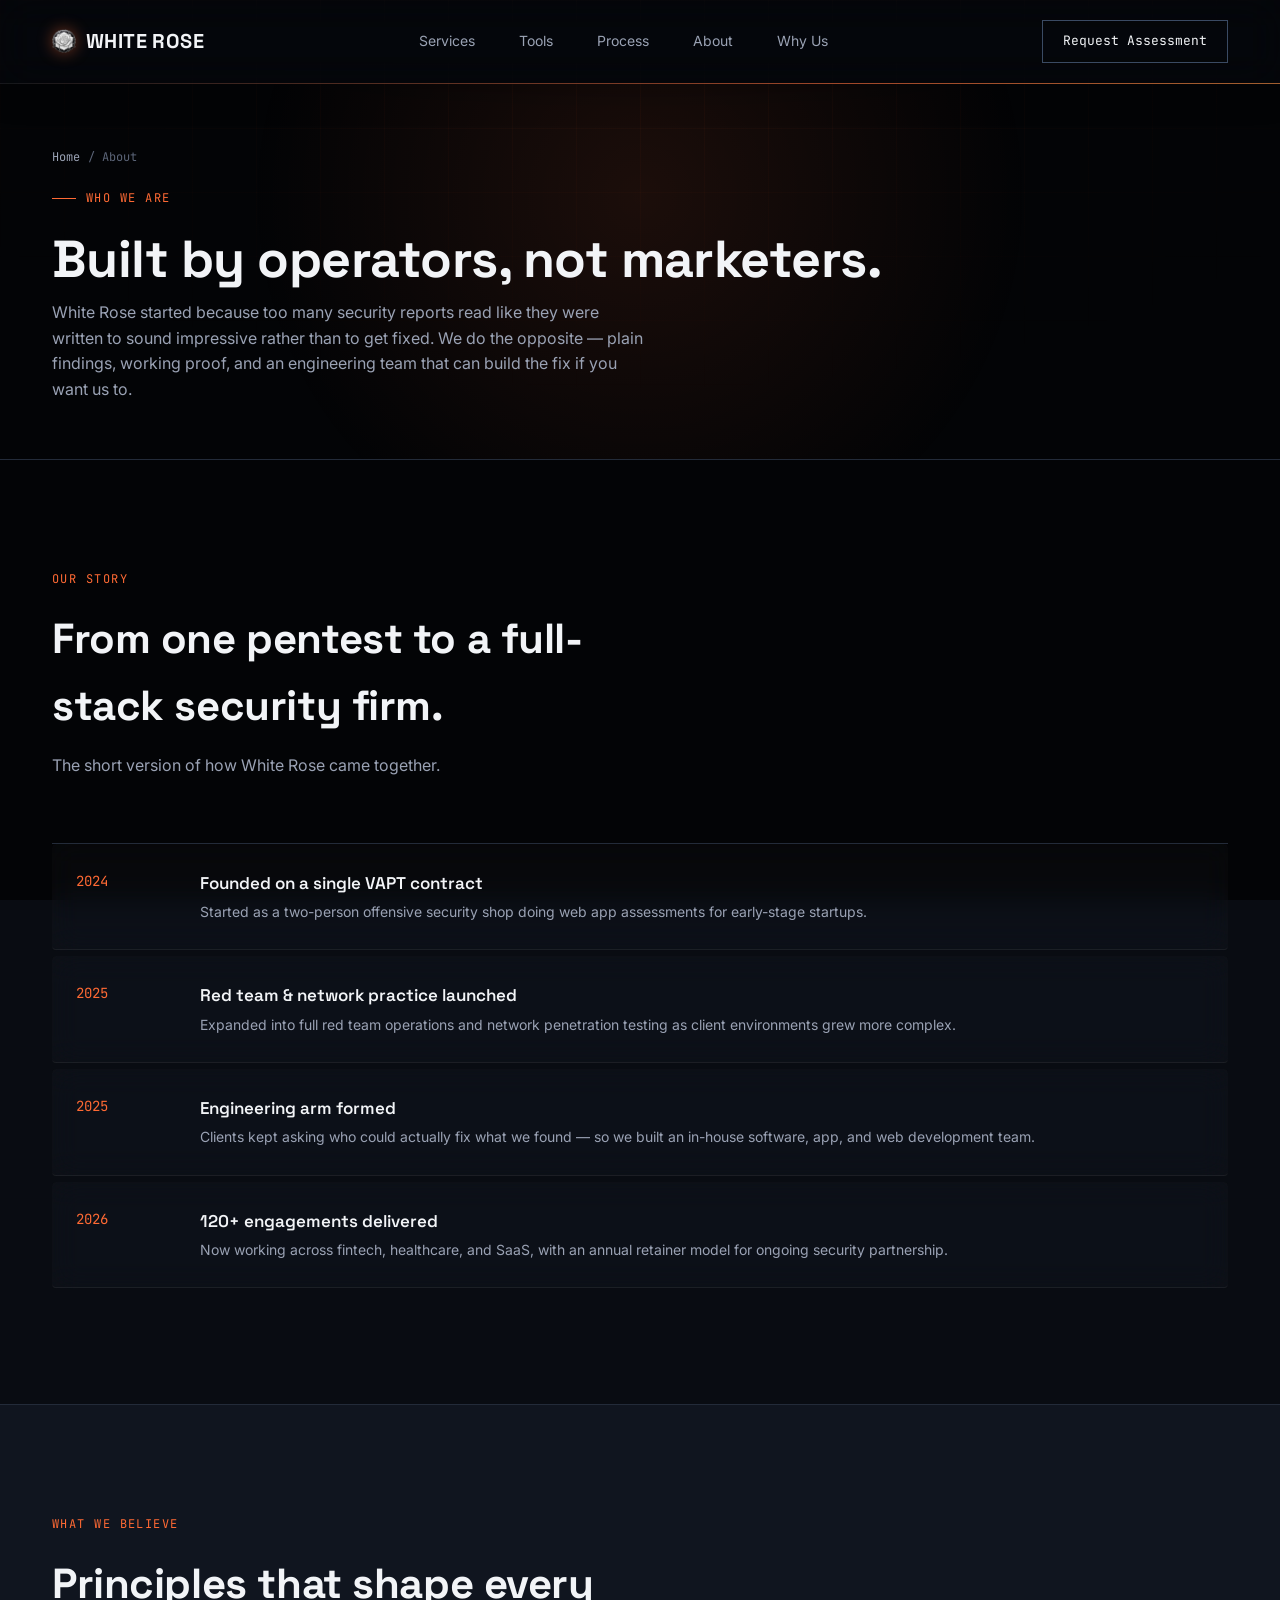
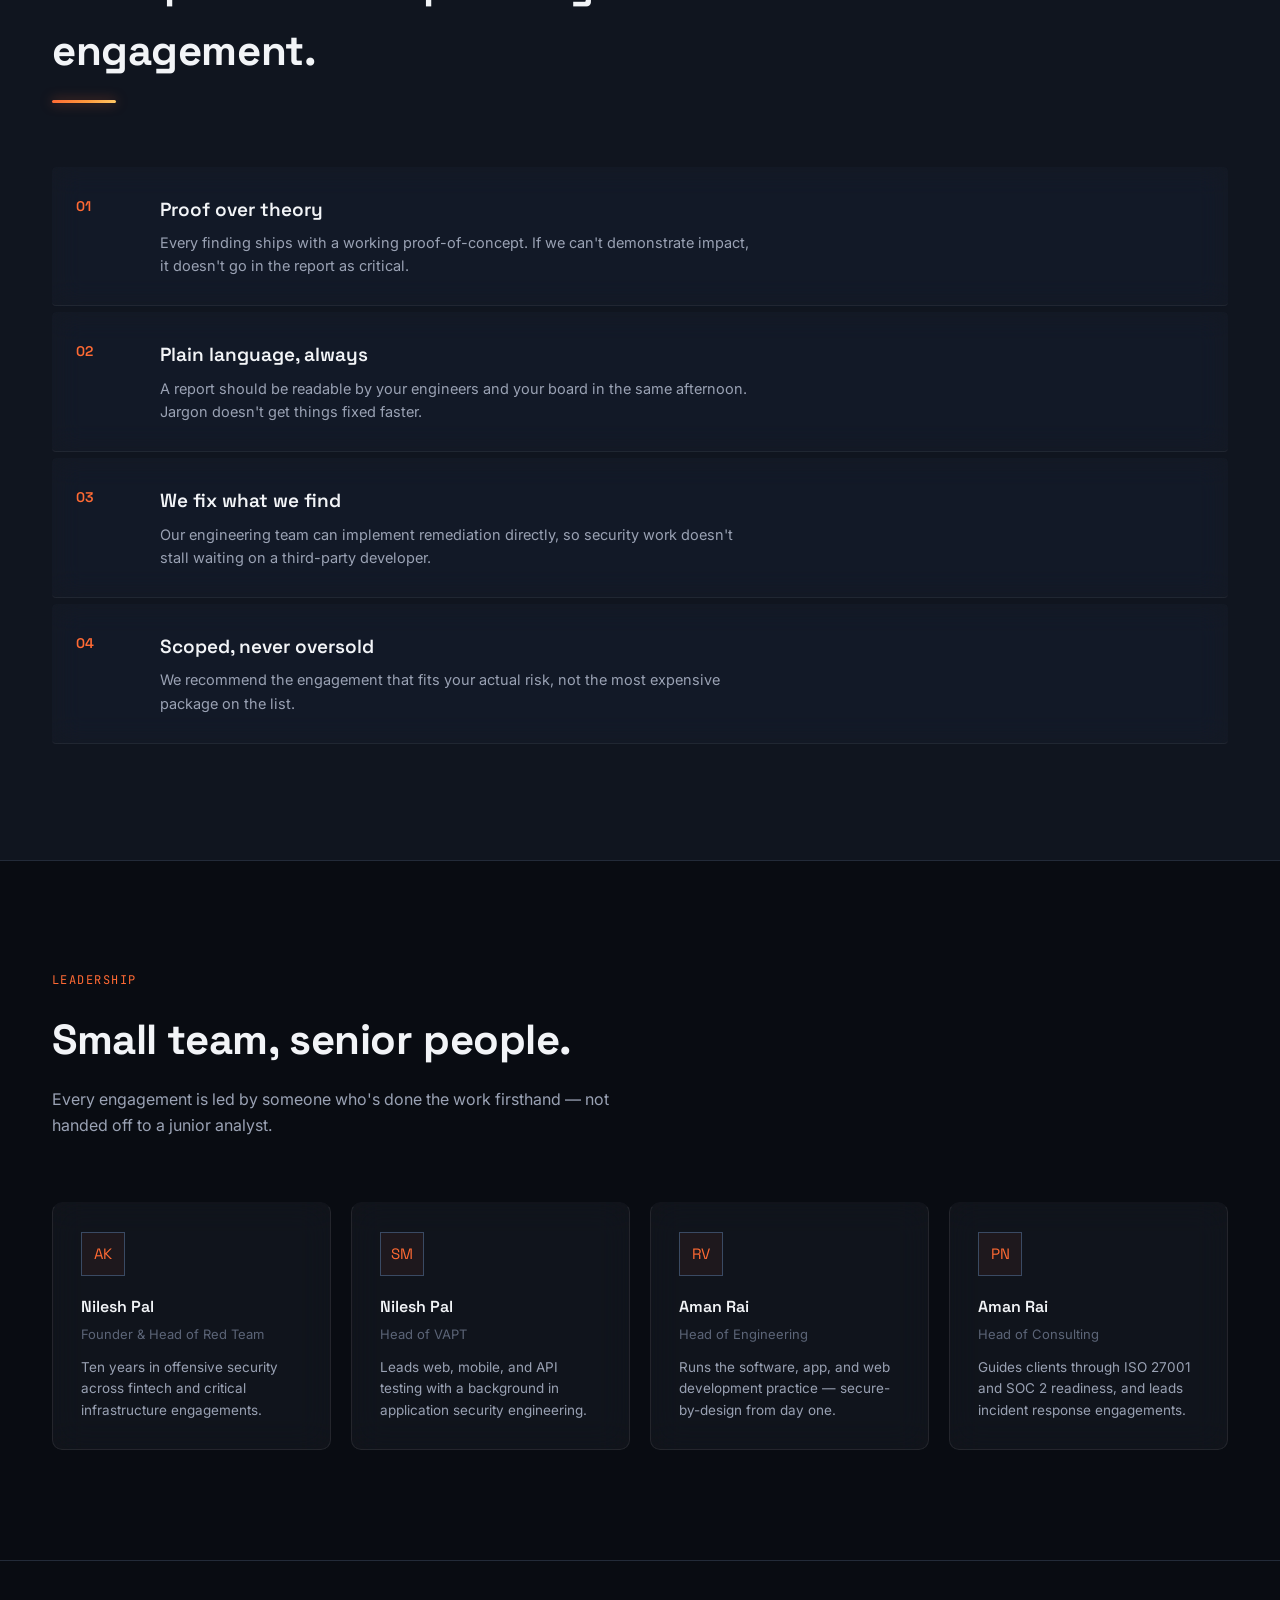
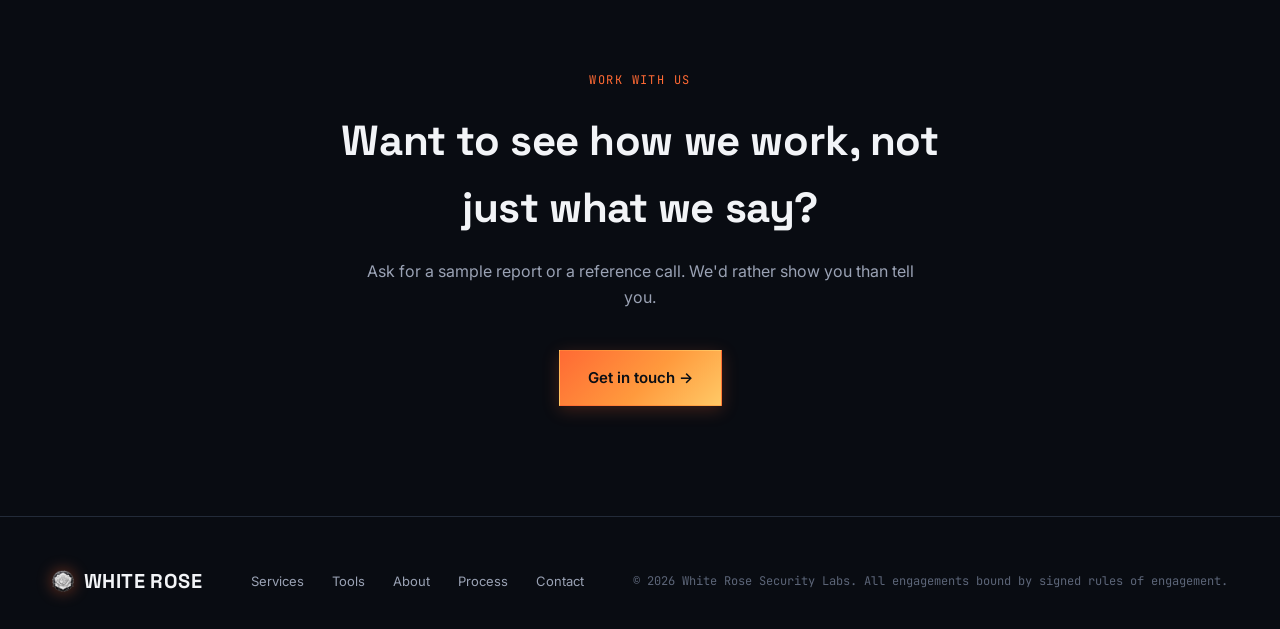
==== commit a19c2350: "Rebrand to new logo (newlogo.png), add favicon, resize logo, mobile nav, smaller bg video" ====
--- a/about.html
+++ b/about.html
@@ -4,6 +4,8 @@
 <meta charset="UTF-8">
 <meta name="viewport" content="width=device-width, initial-scale=1.0">
 <title>About — WHITE ROSE Security Labs</title>
+<link rel="icon" type="image/png" href="newlogo.png">
+<link rel="apple-touch-icon" href="newlogo.png">
 <link rel="preconnect" href="https://fonts.googleapis.com">
 <link rel="preconnect" href="https://fonts.gstatic.com" crossorigin>
 <link href="https://fonts.googleapis.com/css2?family=Space+Grotesk:wght@400;500;600;700&family=Inter:wght@400;500;600;700&family=JetBrains+Mono:wght@400;500;600&display=swap" rel="stylesheet">
@@ -21,7 +23,7 @@
 <header>
   <div class="wrap">
     <nav>
-      <a href="index.html" class="logo" title="White Rose Security Labs"><img src="logo.svg" class="logo-mark" alt="White Rose Security Labs" width="30" height="30">WHITE ROSE</a>
+      <a href="index.html" class="logo" title="White Rose Security Labs"><img src="newlogo.png" class="logo-mark" alt="White Rose Security Labs" width="24" height="24">WHITE ROSE</a>
       <div class="nav-links nav-mobile-hide">
         <a href="services.html">Services</a>
         <a href="tools.html">Tools</a>
@@ -132,25 +134,25 @@
       <div class="team-grid">
         <div class="team-card">
           <div class="team-avatar">AK</div>
-          <h4>Arjun Kapoor</h4>
+          <h4>Nilesh Pal</h4>
           <span>Founder &amp; Head of Red Team</span>
           <p>Ten years in offensive security across fintech and critical infrastructure engagements.</p>
         </div>
         <div class="team-card">
           <div class="team-avatar">SM</div>
-          <h4>Sana Mehta</h4>
+          <h4>Nilesh Pal</h4>
           <span>Head of VAPT</span>
           <p>Leads web, mobile, and API testing with a background in application security engineering.</p>
         </div>
         <div class="team-card">
           <div class="team-avatar">RV</div>
-          <h4>Rohit Verma</h4>
+          <h4>Aman Rai</h4>
           <span>Head of Engineering</span>
           <p>Runs the software, app, and web development practice — secure-by-design from day one.</p>
         </div>
         <div class="team-card">
           <div class="team-avatar">PN</div>
-          <h4>Priya Nair</h4>
+          <h4>Aman Rai</h4>
           <span>Head of Consulting</span>
           <p>Guides clients through ISO 27001 and SOC 2 readiness, and leads incident response engagements.</p>
         </div>
@@ -170,7 +172,7 @@
 
 <footer>
   <div class="wrap footer-grid">
-    <a href="index.html" class="logo"><img src="logo.svg" class="logo-mark" alt="White Rose Security Labs" width="22" height="22">WHITE ROSE</a>
+    <a href="index.html" class="logo"><img src="newlogo.png" class="logo-mark" alt="White Rose Security Labs" width="22" height="22">WHITE ROSE</a>
     <div class="footer-links">
       <a href="services.html">Services</a>
       <a href="tools.html">Tools</a>
--- a/style.css
+++ b/style.css
@@ -101,7 +101,7 @@
     letter-spacing:0.02em; display:flex; align-items:center; gap:10px;
   }
   .logo-mark{
-    width:30px;height:30px; flex-shrink:0;
+    width:24px;height:24px; flex-shrink:0;
     display:block;
     object-fit:contain;
     filter:drop-shadow(0 0 8px rgba(255,106,52,0.45));
@@ -751,14 +751,41 @@
   display:flex; gap:14px; flex-wrap:wrap; align-items:center;
   margin-bottom:40px;
 }
-.toolbar input[type=text], .toolbar select{
+.toolbar input[type=text]{
   background:rgba(255,255,255,0.03); border:1px solid rgba(255,255,255,0.1);
   color:var(--text); padding:12px 14px; font-family:var(--body); font-size:14px;
   backdrop-filter:blur(12px); -webkit-backdrop-filter:blur(12px);
   transition:all 0.3s ease;
 }
 .toolbar input[type=text]{flex:1; min-width:200px;}
-.toolbar select{min-width:170px;}
+.toolbar select{
+  min-width:170px; color:var(--text); padding:12px 36px 12px 14px;
+  font-family:var(--body); font-size:14px;
+  border:1px solid rgba(255,255,255,0.1);
+  transition:all 0.3s ease;
+}
+/* Native select dropdowns: solid dark bg + no backdrop-filter,
+   otherwise the popup renders as a white box with invisible text */
+select{
+  background:var(--bg-surface);
+  color:var(--text);
+  -webkit-appearance:none; appearance:none;
+  background-image:linear-gradient(45deg, transparent 50%, var(--accent) 50%), linear-gradient(135deg, var(--accent) 50%, transparent 50%);
+  background-position:calc(100% - 18px) 50%, calc(100% - 13px) 50%;
+  background-size:5px 5px;
+  background-repeat:no-repeat;
+  padding-right:36px !important;
+  cursor:pointer;
+}
+select option{
+  background:var(--bg-surface);
+  color:var(--text);
+}
+select:hover, select:focus{background-color:var(--bg-surface-2);}
+select option:checked{background:var(--bg-surface-2);}
+.toolbar select, .contact-form-full select{
+  backdrop-filter:none; -webkit-backdrop-filter:none;
+}
 .toolbar input:focus, .toolbar select:focus{
   border-color:var(--accent); outline:none;
   box-shadow:0 0 0 4px rgba(255,106,52,0.15);
@@ -856,15 +883,24 @@
   font-family:var(--mono); font-size:11px; color:var(--text-faint);
   letter-spacing:0.06em; text-transform:uppercase; margin-bottom:6px; display:block;
 }
-.contact-form-full input, .contact-form-full select, .contact-form-full textarea{
+.contact-form-full input, .contact-form-full textarea{
   width:100%; background:rgba(255,255,255,0.03); border:1px solid rgba(255,255,255,0.1);
   color:var(--text); padding:13px 14px; font-family:var(--body); font-size:14px;
   backdrop-filter:blur(12px); -webkit-backdrop-filter:blur(12px);
   transition:all 0.3s ease;
 }
+.contact-form-full select{
+  width:100%; background-color:var(--bg-surface); border:1px solid rgba(255,255,255,0.1);
+  color:var(--text); padding:13px 36px 13px 14px; font-family:var(--body); font-size:14px;
+  transition:all 0.3s ease;
+}
 .contact-form-full textarea{resize:vertical; min-height:120px;}
-.contact-form-full input:focus, .contact-form-full select:focus, .contact-form-full textarea:focus{
+.contact-form-full input:focus, .contact-form-full textarea:focus{
   border-color:var(--accent); outline:none; background:rgba(255,255,255,0.06);
+  box-shadow:0 0 0 4px rgba(255,106,52,0.15), 0 0 26px rgba(255,106,52,0.18);
+}
+.contact-form-full select:focus{
+  border-color:var(--accent); outline:none; background-color:var(--bg-surface-2);
   box-shadow:0 0 0 4px rgba(255,106,52,0.15), 0 0 26px rgba(255,106,52,0.18);
 }
 .field{margin-bottom:4px;}
@@ -883,4 +919,118 @@
   text-transform:uppercase; margin-bottom:10px;
 }
 .info-card p, .info-card a{font-size:14.5px; color:var(--text-muted); display:block;}
-.info-card a:hover{color:var(--text);}+.info-card a:hover{color:var(--text);}
+
+/* ===== Mobile nav: hamburger button + slide-in drawer ===== */
+.nav-toggle{
+  display:none; /* hidden on desktop, shown below 860px */
+  flex-direction:column; align-items:center; justify-content:center; gap:5px;
+  width:42px; height:42px; padding:0; flex-shrink:0;
+  background:rgba(255,255,255,0.04); border:1px solid var(--border-bright);
+  cursor:pointer; -webkit-tap-highlight-color:transparent;
+  transition:border-color 0.25s ease, background 0.25s ease;
+}
+.nav-toggle span{
+  display:block; width:20px; height:2px; background:var(--text);
+  transition:transform 0.3s cubic-bezier(0.22,1,0.36,1), opacity 0.2s ease;
+}
+.nav-toggle:hover{border-color:var(--accent);}
+.nav-toggle[aria-expanded="true"] span:nth-child(1){transform:translateY(7px) rotate(45deg);}
+.nav-toggle[aria-expanded="true"] span:nth-child(2){opacity:0;}
+.nav-toggle[aria-expanded="true"] span:nth-child(3){transform:translateY(-7px) rotate(-45deg);}
+@media (max-width:860px){ .nav-toggle{display:flex;} }
+
+/* Drawer: fullscreen overlay, panel slides in from the right */
+.mobile-menu{
+  position:fixed; inset:0; z-index:200;
+  visibility:hidden; pointer-events:none;
+  transition:visibility 0s linear 0.38s; /* keep visible during the slide-out */
+}
+.mobile-menu.open{visibility:visible; pointer-events:auto; transition-delay:0s;}
+.mobile-menu-backdrop{
+  position:absolute; inset:0;
+  background:rgba(5,8,12,0.62);
+  backdrop-filter:blur(4px); -webkit-backdrop-filter:blur(4px);
+  opacity:0; transition:opacity 0.3s ease;
+}
+.mobile-menu.open .mobile-menu-backdrop{opacity:1;}
+.mobile-menu-panel{
+  position:absolute; top:0; right:0; bottom:0;
+  width:min(330px, 86vw);
+  background:rgba(13,17,25,0.97);
+  border-left:1px solid var(--border);
+  box-shadow:-24px 0 60px rgba(0,0,0,0.5);
+  padding:88px 26px 30px;
+  display:flex; flex-direction:column; overflow-y:auto;
+  transform:translateX(102%);
+  transition:transform 0.38s cubic-bezier(0.22,1,0.36,1);
+}
+.mobile-menu.open .mobile-menu-panel{transform:translateX(0);}
+.mobile-menu-close{
+  position:absolute; top:18px; right:20px;
+  width:40px; height:40px; font-size:24px; line-height:1;
+  color:var(--text); background:rgba(255,255,255,0.04);
+  border:1px solid var(--border-bright); cursor:pointer;
+  -webkit-tap-highlight-color:transparent; transition:border-color 0.25s ease;
+}
+.mobile-menu-close:hover{border-color:var(--accent);}
+.mobile-menu .mobile-links{
+  display:flex; flex-direction:column; gap:2px;
+}
+.mobile-menu .mobile-links a{
+  font-family:var(--display); font-weight:600; font-size:20px; color:var(--text);
+  padding:16px 6px; border-bottom:1px solid rgba(255,255,255,0.06);
+  display:flex; align-items:center; justify-content:space-between;
+  -webkit-tap-highlight-color:transparent;
+  transition:color 0.2s ease, padding-left 0.25s ease;
+}
+.mobile-menu .mobile-links a::before{display:none;}
+.mobile-menu .mobile-links a::after{
+  content:'→'; position:static; width:auto; height:auto;
+  background:none; transform:none;
+  font-family:var(--body); color:var(--accent); font-size:16px;
+  opacity:0; transition:opacity 0.2s ease, transform 0.2s ease;
+}
+.mobile-menu .mobile-links a:hover{color:var(--accent); padding-left:12px;}
+.mobile-menu .mobile-links a:hover::after{opacity:1; transform:translateX(3px);}
+.mobile-menu .mobile-cta{
+  margin-top:34px; text-align:center; display:block;
+}
+body.nav-open{overflow:hidden; touch-action:none;}
+
+/* ===== Mobile hardening: phones render differently than desktops ===== */
+@media (max-width:860px){
+  /* 3D preserve-3d + translateZ on cards can make text blurry or vanish
+     on some phone GPUs — flatten cards on mobile */
+  .service-card, .why-card, .team-card, .tool-card, .info-card{
+    transform:none !important;
+    transform-style:flat;
+  }
+  .service-card > *{transform:none;}
+  /* Spotlight rows: stack the label above the description */
+  .spotlight-list li{flex-wrap:wrap; gap:6px 14px;}
+  .spotlight-list li b{min-width:0; flex:1 1 100%;}
+  .spotlight-list li:hover{transform:none;}
+  /* Lighter blur = smoother on phone GPUs */
+  .service-card, .why-card, .team-card, .tool-card, .info-card{
+    backdrop-filter:blur(9px) saturate(120%);
+    -webkit-backdrop-filter:blur(9px) saturate(120%);
+  }
+  header{
+    backdrop-filter:blur(14px) saturate(160%);
+    -webkit-backdrop-filter:blur(14px) saturate(160%);
+  }
+  .cube-wrap{height:260px;}
+  .hero{padding:64px 0 72px;}
+}
+@media (max-width:600px){
+  .detail-row{padding:40px 16px;}
+  .process-item{padding:24px 14px;}
+  .value-row, .t-row{padding:22px 14px;}
+  .hero-stats{gap:24px 30px;}
+  .footer-grid{flex-direction:column; align-items:flex-start; gap:16px;}
+  .footer-links{flex-wrap:wrap; gap:16px;}
+  .cta-form input{min-width:100%;}
+  .toolbar input[type=text]{min-width:100%;}
+  .toolbar select{min-width:100%;}
+}
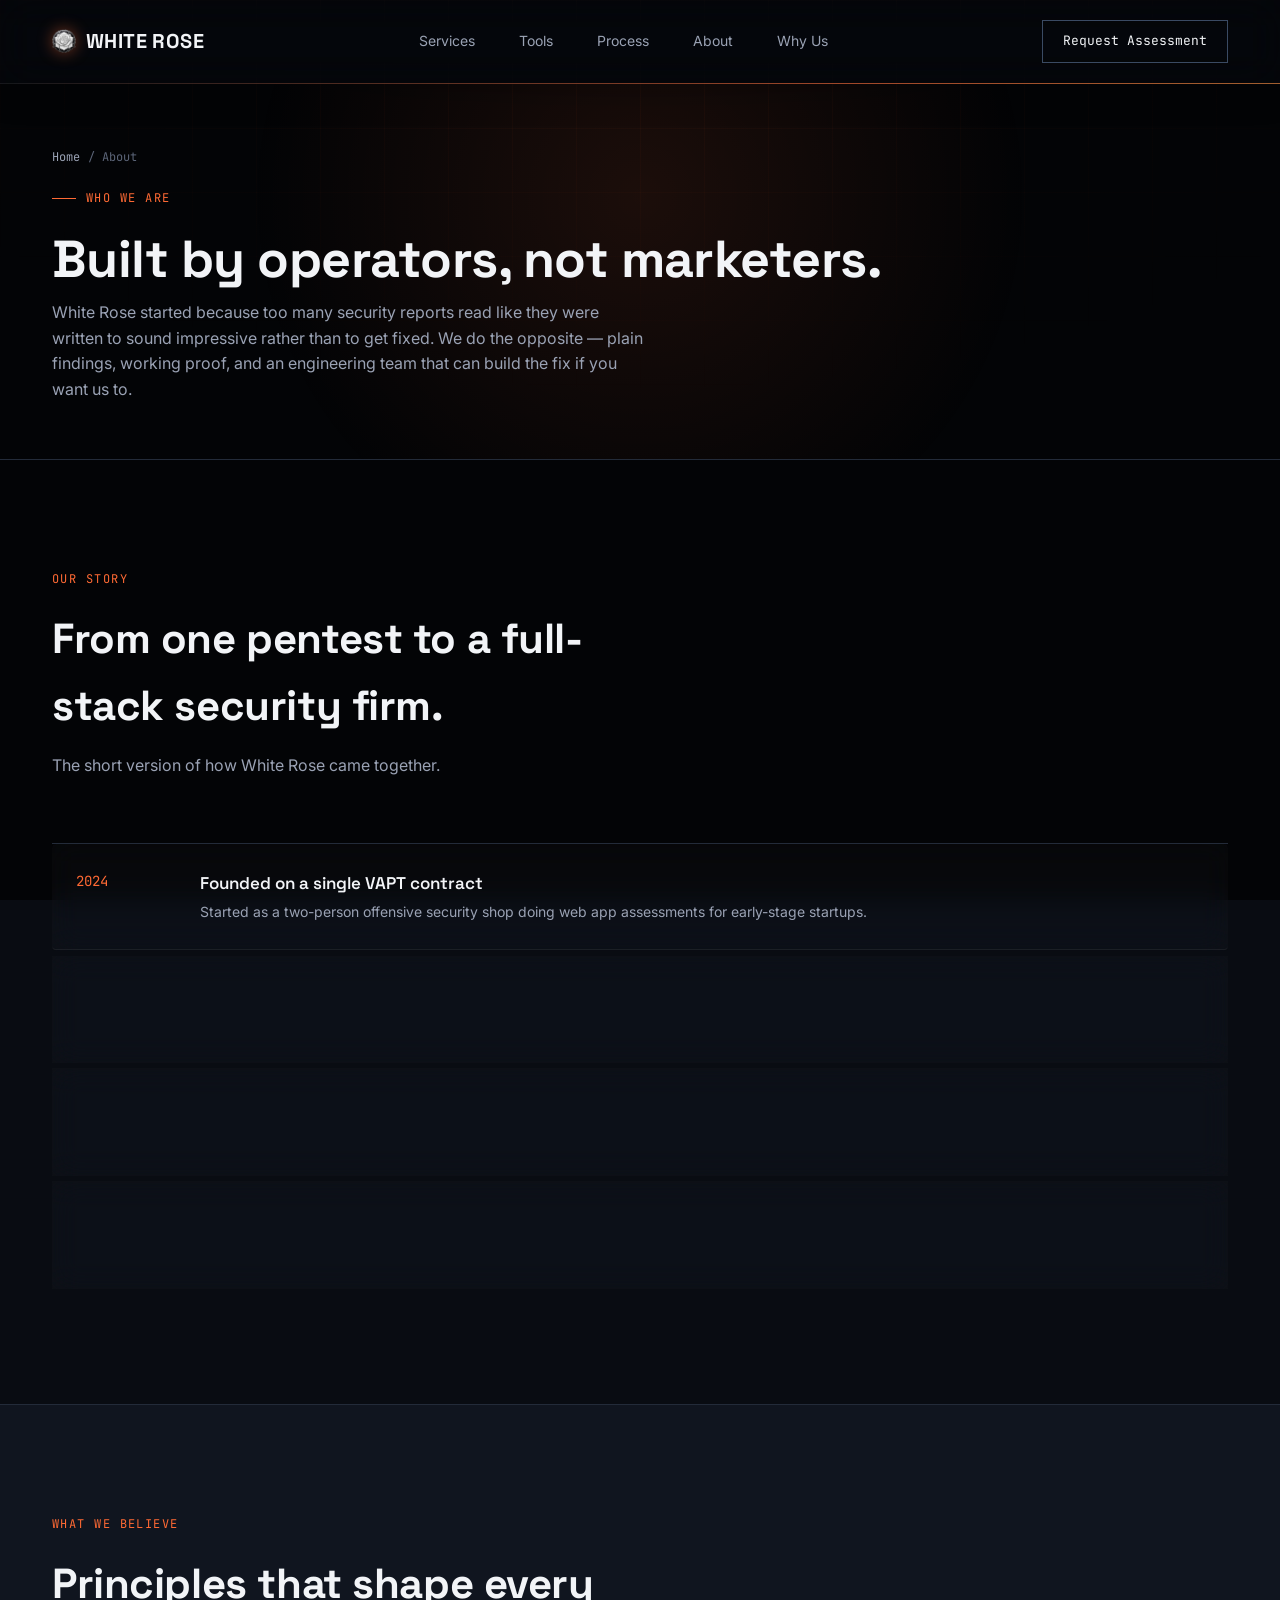
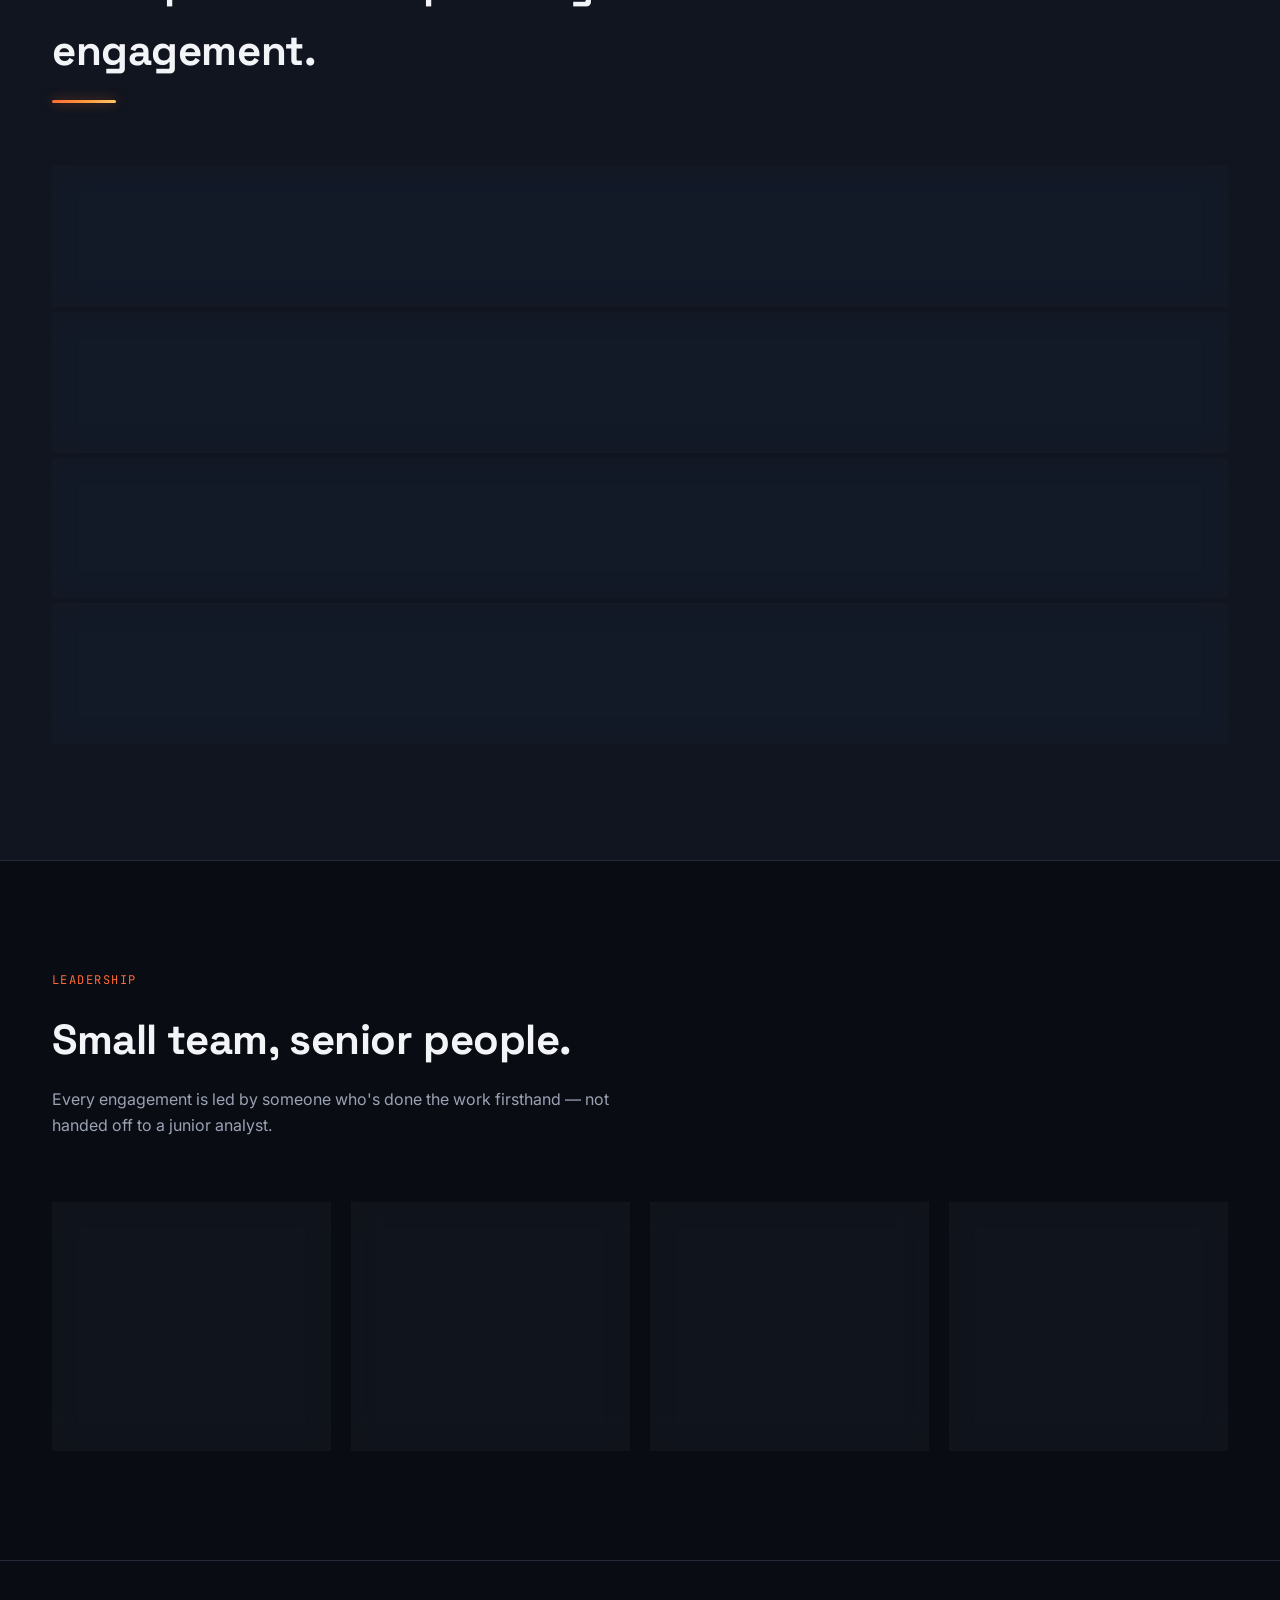
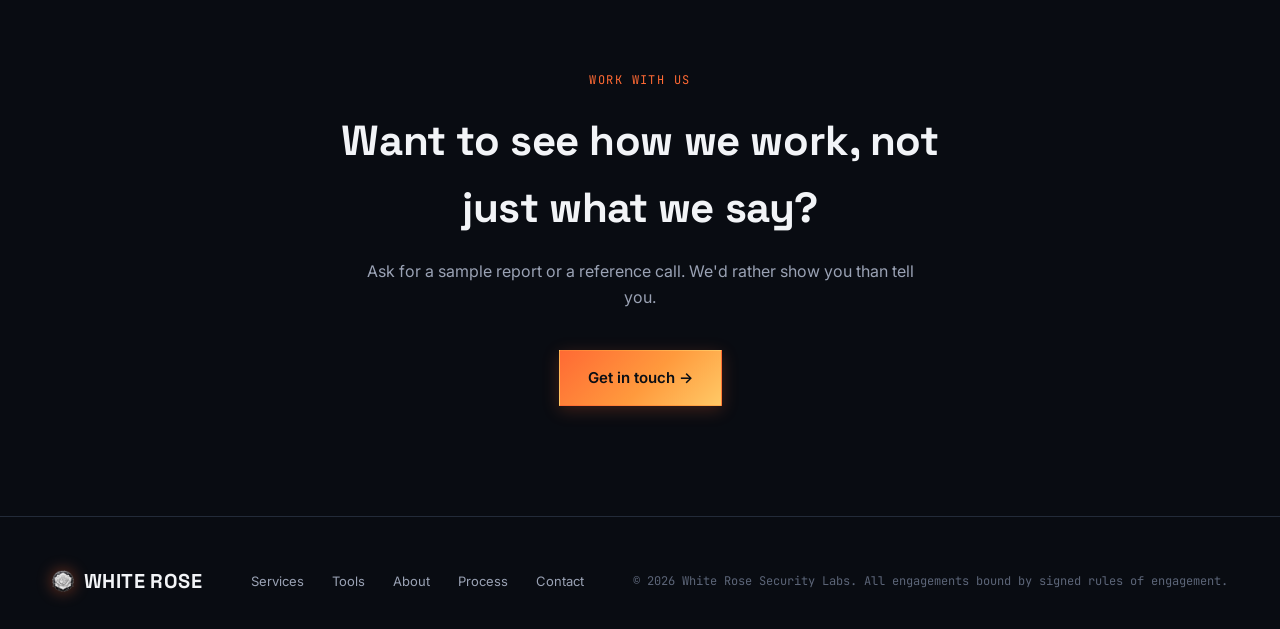
==== commit aa6cd7f8: "Fix team avatar initials to match names; replace email with phone in assessment form" ====
--- a/about.html
+++ b/about.html
@@ -10,6 +10,7 @@
 <link rel="preconnect" href="https://fonts.gstatic.com" crossorigin>
 <link href="https://fonts.googleapis.com/css2?family=Space+Grotesk:wght@400;500;600;700&family=Inter:wght@400;500;600;700&family=JetBrains+Mono:wght@400;500;600&display=swap" rel="stylesheet">
 <link rel="stylesheet" href="style.css">
+<script src="https://identity.netlify.com/v1/netlify-identity-widget.js"></script>
 </head>
 <body>
 
@@ -133,25 +134,25 @@
       </div>
       <div class="team-grid">
         <div class="team-card">
-          <div class="team-avatar">AK</div>
+          <div class="team-avatar">NP</div>
           <h4>Nilesh Pal</h4>
           <span>Founder &amp; Head of Red Team</span>
           <p>Ten years in offensive security across fintech and critical infrastructure engagements.</p>
         </div>
         <div class="team-card">
-          <div class="team-avatar">SM</div>
+          <div class="team-avatar">NP</div>
           <h4>Nilesh Pal</h4>
           <span>Head of VAPT</span>
           <p>Leads web, mobile, and API testing with a background in application security engineering.</p>
         </div>
         <div class="team-card">
-          <div class="team-avatar">RV</div>
+          <div class="team-avatar">AR</div>
           <h4>Aman Rai</h4>
           <span>Head of Engineering</span>
           <p>Runs the software, app, and web development practice — secure-by-design from day one.</p>
         </div>
         <div class="team-card">
-          <div class="team-avatar">PN</div>
+          <div class="team-avatar">AR</div>
           <h4>Aman Rai</h4>
           <span>Head of Consulting</span>
           <p>Guides clients through ISO 27001 and SOC 2 readiness, and leads incident response engagements.</p>
--- a/style.css
+++ b/style.css
@@ -1020,6 +1020,10 @@
     backdrop-filter:blur(14px) saturate(160%);
     -webkit-backdrop-filter:blur(14px) saturate(160%);
   }
+  /* Cleaner phone header: logo + hamburger only; CTA lives in the drawer */
+  nav{padding:14px 0;}
+  .nav-cta{display:none;}
+  .logo{font-size:17px; letter-spacing:0.01em;}
   .cube-wrap{height:260px;}
   .hero{padding:64px 0 72px;}
 }
